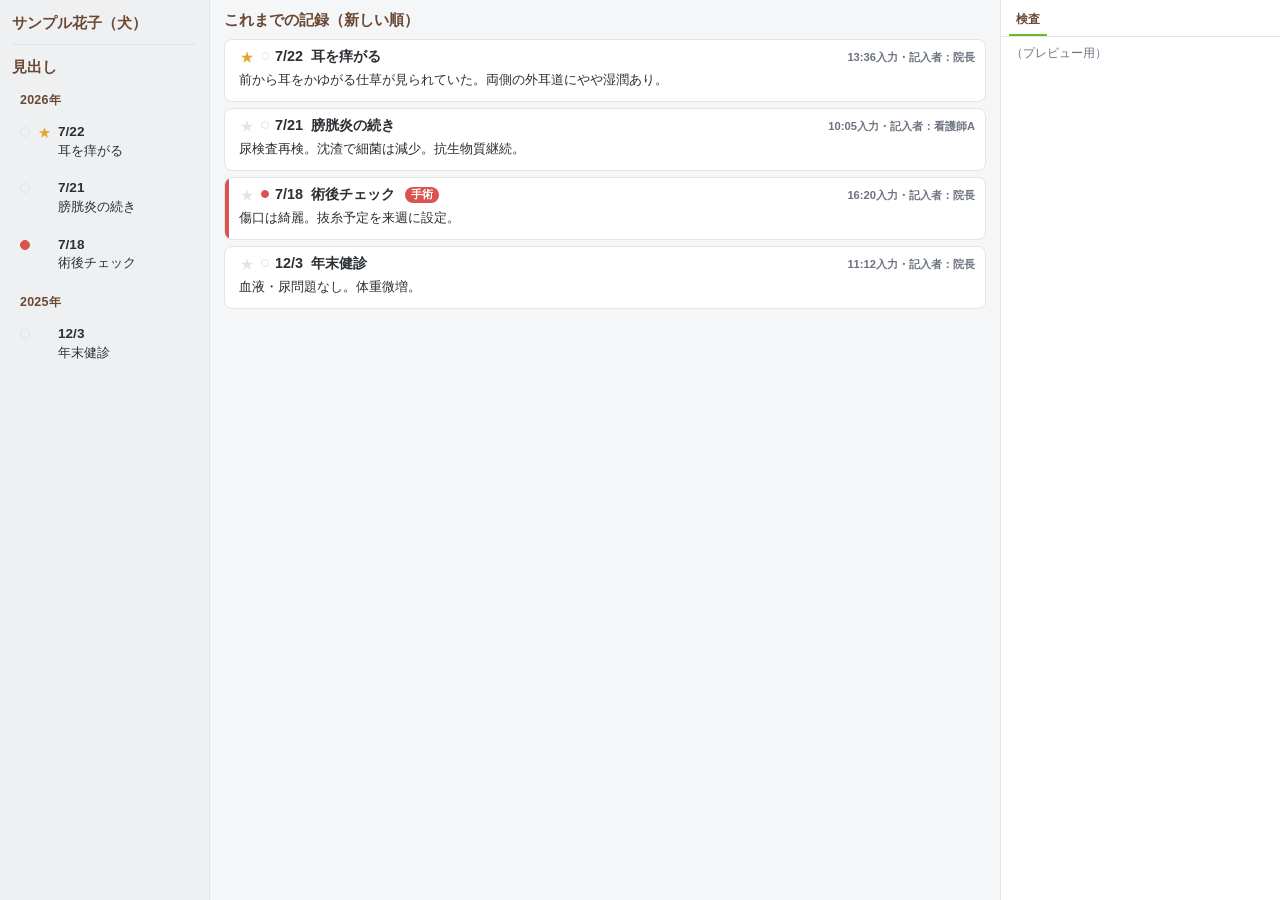
==== tools/column-layout-preview.html @ 14e89748 "中央・左カラムの表示を、日付見出し強調と年グループ化に合わせる。 Co-authored-by: Cursor <cursoragent@cursor.com>" ====
<!DOCTYPE html>
<html lang="ja">
<head>
  <meta charset="UTF-8" />
  <meta name="viewport" content="width=device-width, initial-scale=1" />
  <title>中央・左カラム表示プレビュー</title>
  <link rel="stylesheet" href="../css/style.css" />
  <style>
    html, body { height: 100%; margin: 0; }
    .app { display: flex !important; height: 100vh; }
    .center-main { display: flex !important; }
    .lock-screen { display: none !important; }
  </style>
</head>
<body>
  <div id="app-shell" class="app">
    <div class="layout">
      <aside class="col col--left" id="col-left">
        <div class="col-left__inner" id="col-left-inner">
          <div class="left-patient">
            <div class="left-patient__top">
              <p class="left-patient__label">サンプル花子（犬）</p>
            </div>
          </div>
          <div class="left-head"><h2 class="col__title">見出し</h2></div>
          <ul class="headline-list" id="headline-list"></ul>
        </div>
      </aside>
      <section class="col col--center" id="col-center">
        <div class="center-main">
          <div class="timeline-wrap">
            <h2 class="col__title timeline-title">これまでの記録（新しい順）</h2>
            <ul class="timeline" id="timeline"></ul>
          </div>
        </div>
      </section>
      <aside class="col col--right">
        <div class="right-tabs"><button type="button" class="right-tab is-active">検査</button></div>
        <div class="right-panel" style="display:flex"><p class="field__note">（プレビュー用）</p></div>
      </aside>
    </div>
  </div>

  <template id="timeline-item-template">
    <li class="tl-item" data-category="none">
      <span class="tl-item__bar"></span>
      <div class="tl-item__content">
        <div class="tl-item__head">
          <button class="tl-item__star" type="button" aria-pressed="false" title="重要（★）">★</button>
          <span class="tl-item__dot"></span>
          <div class="tl-item__title-row">
            <span class="tl-item__title">
              <span class="tl-item__date"></span>
              <span class="tl-item__headline"></span>
            </span>
            <span class="tl-item__cat-label"></span>
            <span class="tl-item__meta"></span>
          </div>
        </div>
        <p class="tl-item__body"></p>
      </div>
    </li>
  </template>

  <template id="headline-item-template">
    <li class="hl-item">
      <button class="hl-item__btn" type="button">
        <span class="hl-item__dot"></span>
        <span class="hl-item__star" aria-hidden="true">★</span>
        <span class="hl-item__date"></span>
        <span class="hl-item__text"></span>
      </button>
    </li>
  </template>

  <script>
    const entries = [
      {
        id: "1",
        recordDate: "2026-07-22",
        headline: "耳を痒がる",
        body: "前から耳をかゆがる仕草が見られていた。両側の外耳道にやや湿潤あり。",
        author: "院長",
        enteredMs: Date.parse("2026-07-22T13:36:00"),
        category: "none",
        important: true,
      },
      {
        id: "2",
        recordDate: "2026-07-21",
        headline: "膀胱炎の続き",
        body: "尿検査再検。沈渣で細菌は減少。抗生物質継続。",
        author: "看護師A",
        enteredMs: Date.parse("2026-07-21T10:05:00"),
        category: "none",
        important: false,
      },
      {
        id: "3",
        recordDate: "2026-07-18",
        headline: "術後チェック",
        body: "傷口は綺麗。抜糸予定を来週に設定。",
        author: "院長",
        enteredMs: Date.parse("2026-07-18T16:20:00"),
        category: "ope",
        important: false,
      },
      {
        id: "4",
        recordDate: "2025-12-03",
        headline: "年末健診",
        body: "血液・尿問題なし。体重微増。",
        author: "院長",
        enteredMs: Date.parse("2025-12-03T11:12:00"),
        category: "none",
        important: false,
      },
    ];

    function pad2(n) { return String(n).padStart(2, "0"); }
    function mdFromStr(dateStr) {
      if (!dateStr) return "";
      const [, m, d] = dateStr.split("-");
      return `${Number(m)}/${Number(d)}`;
    }
    function yearFromStr(dateStr) {
      return (dateStr || "").split("-")[0] || "";
    }
    function hmFromMs(ms) {
      const d = new Date(ms);
      return `${d.getHours()}:${pad2(d.getMinutes())}`;
    }
    function categoryShort(id) {
      return { ope: "手術", admission: "入院", referral: "紹介" }[id] || "";
    }
    function buildEntrySideMeta(entry) {
      const timePart = entry.enteredMs ? `${hmFromMs(entry.enteredMs)}入力` : "";
      const author = entry.author || "";
      if (timePart && author) return `${timePart}・記入者：${author}`;
      return timePart || (author ? `記入者：${author}` : "");
    }

    const timelineEl = document.getElementById("timeline");
    const headlineList = document.getElementById("headline-list");
    const timelineItemTemplate = document.getElementById("timeline-item-template");
    const headlineItemTemplate = document.getElementById("headline-item-template");

    entries.forEach((entry) => {
      const fragment = timelineItemTemplate.content.cloneNode(true);
      const li = fragment.querySelector(".tl-item");
      li.dataset.category = entry.category || "none";
      li.querySelector(".tl-item__star").setAttribute("aria-pressed", String(Boolean(entry.important)));
      li.querySelector(".tl-item__date").textContent = mdFromStr(entry.recordDate);
      li.querySelector(".tl-item__headline").textContent = entry.headline;
      li.querySelector(".tl-item__cat-label").textContent = categoryShort(entry.category);
      li.querySelector(".tl-item__meta").textContent = buildEntrySideMeta(entry);
      li.querySelector(".tl-item__body").textContent = entry.body;
      timelineEl.appendChild(li);
    });

    let lastYear = null;
    entries.forEach((entry) => {
      const year = yearFromStr(entry.recordDate);
      if (year && year !== lastYear) {
        lastYear = year;
        const yearLi = document.createElement("li");
        yearLi.className = "hl-year";
        yearLi.textContent = `${year}年`;
        headlineList.appendChild(yearLi);
      }
      const fragment = headlineItemTemplate.content.cloneNode(true);
      const li = fragment.querySelector(".hl-item");
      li.classList.toggle("is-important", Boolean(entry.important));
      li.querySelector(".hl-item__dot").dataset.category = entry.category || "none";
      li.querySelector(".hl-item__date").textContent = mdFromStr(entry.recordDate);
      li.querySelector(".hl-item__text").textContent = entry.headline;
      headlineList.appendChild(li);
    });
  </script>
</body>
</html>
---- css/style.css ----
:root {
  /* ブランド（要所のアクセント用。広い面塗りには使わない） */
  --color-green: #6fb82b;
  --color-green-dark: #5c9c22;
  --color-green-light: #eaf6db;
  --color-brown: #6b4834;
  --color-brown-light: #f1e6dd;

  /* ベース（白〜ごく薄いグレー） */
  --color-cream: #f5f6f7; /* アプリ地・中央。旧クリームから移行 */
  --color-surface-subtle: #eef0f2; /* 左カラム・区切り用の薄いグレー */
  --color-white: #ffffff;
  --color-text: #2c3034;
  --color-text-muted: #6b7280;
  --color-border: #e2e5e8;

  /* 危険操作（削除など）…彩度を抑えた赤。超過警告とは別トーン */
  --color-danger: #a86b62;

  /* 検査予定・期限の残り日数（4段階） */
  --due-far: #1f7a4d;
  --due-far-border: #5aa87a;
  --due-far-bg: #eef8f2;
  --due-near: #a16207;
  --due-near-border: #d4a017;
  --due-near-bg: #fff8e6;
  --due-close: #c2410c;
  --due-close-border: #ea580c;
  --due-close-bg: #fff1e6;
  --due-overdue: #b91c1c;
  --due-overdue-border: #dc2626;
  --due-overdue-bg: #fef2f2;

  /* ★重要フラグ（検査の黄とは役割分離） */
  --star: #e0a92b;
  --star-text: #b57e17;
  --star-bg: #fdf3d9;

  /* 見出しカテゴリ色 */
  --cat-ope: #d9534f;         /* オペ / 救急 / 麻酔 */
  --cat-admission: #4a90a4;   /* 入院 */
  --cat-referral: #c98a2b;    /* 紹介 */

  --radius-lg: 18px;
  --radius-md: 12px;
  --radius-sm: 8px;
  --shadow-card: 0 4px 16px rgba(44, 48, 52, 0.06);

  --header-height: 56px;

  font-size: 16px;
}

* {
  box-sizing: border-box;
}

html,
body {
  margin: 0;
  padding: 0;
  height: 100%;
}

body {
  background-color: var(--color-cream);
  color: var(--color-text);
  font-family: "Hiragino Sans", "Hiragino Kaku Gothic ProN", "Yu Gothic",
    "Noto Sans JP", -apple-system, BlinkMacSystemFont, sans-serif;
  -webkit-font-smoothing: antialiased;
  overflow: hidden;
}

.app {
  height: 100vh;
  height: 100dvh;
  display: flex;
  flex-direction: column;
}

.app[hidden] {
  display: none !important;
}

/* ===== 起動時ロック画面（本編レイアウトとは独立） ===== */
.lock-screen {
  height: 100vh;
  height: 100dvh;
  display: flex;
  align-items: center;
  justify-content: center;
  padding: 28px 20px;
  /* ロック画面のみブランド色のグラデを維持（本編の薄いグレー地とは分離） */
  background:
    radial-gradient(ellipse 80% 60% at 50% 0%, rgba(111, 184, 43, 0.22), transparent 60%),
    linear-gradient(165deg, #eaf6db 0%, #fbf8f2 45%, #f1e6dd 100%);
}

.lock-screen[hidden] {
  display: none !important;
}

/* セッション済みの初回描画用（JS起動前のチラつき防止） */
html.is-unlocked .lock-screen {
  display: none !important;
}

html.is-unlocked .app {
  display: flex !important;
}

/* 本編はヘッダー無しでレイアウト全面利用 */
.app > .layout {
  flex: 1;
  min-height: 0;
}

.lock-screen__inner {
  width: 100%;
  max-width: 420px;
  display: flex;
  flex-direction: column;
  align-items: center;
  gap: 18px;
}

.lock-screen__icon {
  width: 72px;
  height: 72px;
  border-radius: 16px;
  box-shadow: 0 8px 24px rgba(107, 72, 52, 0.12);
}

.lock-screen__brand {
  margin: 0;
  font-size: 1.35rem;
  font-weight: 800;
  color: var(--color-brown);
  letter-spacing: 0.03em;
  text-align: center;
}

.lock-screen__card {
  width: 100%;
}

/* ===== ヘッダー（現行UI未使用。ロック画面は .lock-screen を使用） ===== */
.app-header {
  display: flex;
  align-items: center;
  gap: 10px;
  height: var(--header-height);
  padding: 0 18px;
  background-color: var(--color-green);
  color: var(--color-white);
  flex-shrink: 0;
  box-shadow: 0 2px 8px rgba(0, 0, 0, 0.08);
  z-index: 10;
}

.app-header__icon {
  width: 30px;
  height: 30px;
  border-radius: 7px;
}

.app-header__title {
  font-size: 1.05rem;
  font-weight: 700;
  margin: 0;
  letter-spacing: 0.02em;
}

.app-header__spacer {
  flex: 1;
}

.app-header__karte {
  display: flex;
  gap: 8px;
  align-items: center;
}

.btn--header {
  flex-shrink: 0;
  border: 1.5px solid rgba(255, 255, 255, 0.75);
  background: rgba(255, 255, 255, 0.12);
  color: var(--color-white);
  border-radius: var(--radius-sm);
  padding: 6px 12px;
  font-size: 0.85rem;
  font-weight: 700;
  font-family: inherit;
  cursor: pointer;
}

.btn--header:hover {
  background: rgba(255, 255, 255, 0.22);
}

/* ===== 3カラムレイアウト ===== */
.layout {
  flex: 1;
  min-height: 0;
  display: grid;
  --left-col-width: 210px;
  --right-col-width: 280px;
  grid-template-columns: var(--left-col-width) minmax(0, 1fr) var(--right-col-width);
  transition: grid-template-columns 0.2s ease;
}

.layout.is-left-collapsed {
  --left-col-width: 44px;
}

.col {
  min-height: 0;
  overflow-y: auto;
  -webkit-overflow-scrolling: touch;
}

.col--left {
  position: relative;
  background-color: var(--color-surface-subtle);
  border-right: 1px solid var(--color-border);
  display: flex;
  flex-direction: column;
  padding: 14px 12px;
  gap: 10px;
  overflow-x: hidden;
}

.col-left__inner {
  display: flex;
  flex-direction: column;
  gap: 10px;
  flex: 1;
  min-height: 0;
  min-width: 0;
}

.left-collapse-btn {
  position: absolute;
  top: 50%;
  right: 0;
  z-index: 6;
  width: 22px;
  height: 44px;
  padding: 0;
  border: 1px solid var(--color-border);
  border-right: none;
  border-radius: var(--radius-sm) 0 0 var(--radius-sm);
  background-color: var(--color-white);
  color: var(--color-brown);
  font-size: 1.05rem;
  font-weight: 700;
  line-height: 1;
  cursor: pointer;
  display: inline-flex;
  align-items: center;
  justify-content: center;
  box-shadow: -1px 1px 4px rgba(44, 48, 52, 0.08);
  font-family: inherit;
  transform: translateY(-50%);
}

.left-collapse-btn:hover {
  border-color: var(--color-green);
  background-color: var(--color-green-light);
}

.left-collapse-btn__icon {
  display: block;
}

.layout.is-left-collapsed .col--left {
  padding: 8px 0;
  align-items: center;
  overflow: hidden;
}

.layout.is-left-collapsed .col-left__inner {
  display: none;
}

.layout.is-left-collapsed .left-collapse-btn {
  position: static;
  transform: none;
  width: 32px;
  height: 44px;
  margin-top: 8px;
  border: 1px solid var(--color-border);
  border-radius: var(--radius-sm);
  box-shadow: 0 1px 3px rgba(44, 48, 52, 0.08);
}

.col--center {
  background-color: var(--color-cream);
  display: flex;
  flex-direction: column;
  overflow: hidden; /* 内側の time-line を独立スクロールさせる */
}

.col--right {
  background-color: var(--color-white);
  border-left: 1px solid var(--color-border);
  display: flex;
  flex-direction: column;
  overflow: hidden;
}

.col__title {
  font-size: 0.95rem;
  font-weight: 700;
  color: var(--color-brown);
  margin: 0;
}

.col-empty {
  color: var(--color-text-muted);
  font-size: 0.85rem;
  line-height: 1.6;
  margin: 12px 4px;
}

/* ===== 左カラム: 患者情報 + 見出し ===== */
.left-patient {
  flex-shrink: 0;
  display: flex;
  flex-direction: column;
  gap: 6px;
  padding-bottom: 10px;
  border-bottom: 1px solid var(--color-border);
  margin-bottom: 2px;
}

.left-patient[hidden] {
  display: none !important;
}

.left-patient__top {
  display: flex;
  align-items: flex-start;
  gap: 6px;
}

.left-patient__label {
  flex: 1;
  min-width: 0;
  margin: 0;
  font-size: 0.92rem;
  font-weight: 800;
  color: var(--color-brown);
  line-height: 1.35;
  word-break: break-word;
}

.left-patient__change {
  align-self: flex-start;
  font-size: 0.75rem;
}

.left-head {
  display: flex;
  align-items: center;
  justify-content: space-between;
  gap: 8px;
  flex-shrink: 0;
}

.star-filter {
  display: inline-flex;
  align-items: center;
  gap: 4px;
  font-size: 0.78rem;
  font-weight: 600;
  color: var(--color-brown);
  cursor: pointer;
  user-select: none;
}

.star-filter input {
  accent-color: var(--color-green);
}

.headline-list {
  list-style: none;
  margin: 0;
  padding: 0;
  display: flex;
  flex-direction: column;
  gap: 4px;
}

.hl-year {
  margin: 10px 4px 2px;
  padding: 0 4px;
  font-size: 0.78rem;
  font-weight: 800;
  color: var(--color-brown);
  letter-spacing: 0.02em;
}

.hl-year:first-child {
  margin-top: 4px;
}

.hl-item__btn {
  width: 100%;
  display: grid;
  grid-template-columns: 12px 14px 1fr;
  grid-template-areas:
    "dot star date"
    "dot star text";
  align-items: start;
  column-gap: 6px;
  text-align: left;
  background: none;
  border: none;
  border-radius: var(--radius-sm);
  padding: 8px 8px;
  cursor: pointer;
  transition: background-color 0.12s ease;
}

.hl-item__btn:hover {
  background-color: rgba(255, 255, 255, 0.7);
}

.hl-item__btn.is-target {
  background-color: var(--color-white);
  box-shadow: inset 0 0 0 1.5px var(--color-green);
}

.hl-item__dot {
  grid-area: dot;
  width: 10px;
  height: 10px;
  border-radius: 50%;
  background-color: transparent;
  border: 1.5px solid var(--color-border);
  margin-top: 4px;
}

.hl-item__dot[data-category="ope"] {
  background-color: var(--cat-ope);
  border-color: var(--cat-ope);
}
.hl-item__dot[data-category="admission"] {
  background-color: var(--cat-admission);
  border-color: var(--cat-admission);
}
.hl-item__dot[data-category="referral"] {
  background-color: var(--cat-referral);
  border-color: var(--cat-referral);
}

.hl-item__star {
  grid-area: star;
  font-size: 0.8rem;
  color: var(--star);
  visibility: hidden;
  margin-top: 2px;
}

.hl-item.is-important .hl-item__star {
  visibility: visible;
}

.hl-item__date {
  grid-area: date;
  font-size: 0.85rem;
  font-weight: 800;
  color: var(--color-text);
  line-height: 1.3;
}

.hl-item__text {
  grid-area: text;
  font-size: 0.82rem;
  font-weight: 500;
  color: var(--color-text);
  line-height: 1.35;
  margin-top: 1px;
  overflow: hidden;
  display: -webkit-box;
  -webkit-line-clamp: 2;
  line-clamp: 2;
  -webkit-box-orient: vertical;
}

/* ===== 中央カラム ===== */
.center-gate {
  flex: 1;
  overflow-y: auto;
  display: flex;
  align-items: flex-start;
  justify-content: center;
  padding: 32px 20px;
}

.center-gate[hidden] {
  display: none !important;
}

.gate-card {
  width: 100%;
  max-width: 420px;
}

.card {
  background-color: var(--color-white);
  border-radius: var(--radius-lg);
  box-shadow: var(--shadow-card);
  padding: 20px;
  display: flex;
  flex-direction: column;
  gap: 12px;
}

.card__title {
  font-size: 1.05rem;
  font-weight: 700;
  margin: 0;
  color: var(--color-brown);
  display: flex;
  align-items: center;
  gap: 8px;
  flex-wrap: wrap;
}

.card__hint {
  font-size: 0.85rem;
  color: var(--color-text-muted);
  margin: -4px 0 0;
}

/* メイン作業エリア */
.center-main {
  flex: 1;
  min-height: 0;
  display: flex;
  flex-direction: column;
}

.center-main[hidden] {
  display: none !important;
}

.center-toolbar {
  flex-shrink: 0;
  display: flex;
  align-items: center;
  gap: 8px;
  padding: 10px 16px;
  border-bottom: 1px solid var(--color-border);
  background-color: var(--color-white);
}

.entry-composer {
  flex-shrink: 0;
  display: flex;
  flex-direction: column;
  max-height: 58%;
  border-bottom: 1px solid var(--color-border);
  background-color: var(--color-white);
  box-shadow: 0 2px 10px rgba(44, 48, 52, 0.06);
}

.entry-composer[hidden] {
  display: none !important;
}

.entry-form {
  flex: 1;
  min-height: 0;
  padding: 12px 16px 4px;
  display: flex;
  flex-direction: column;
  gap: 12px;
  overflow-y: auto;
  -webkit-overflow-scrolling: touch;
}

.entry-actions {
  flex-shrink: 0;
  padding: 10px 16px 12px;
  background-color: var(--color-white);
  display: flex;
  flex-direction: column;
  gap: 8px;
}

.entry-actions__row {
  display: flex;
  gap: 8px;
}

.entry-actions__row .btn--primary {
  flex: 1;
}

.field {
  display: flex;
  flex-direction: column;
  gap: 6px;
}

.field--inline {
  flex-direction: row;
  align-items: center;
  gap: 10px;
  flex-wrap: wrap;
}

.field__note {
  font-size: 0.78rem;
  color: var(--color-text-muted);
  margin: 0;
}

.label {
  font-size: 0.82rem;
  font-weight: 700;
  color: var(--color-brown);
}

.input,
.textarea {
  width: 100%;
  border: 1.5px solid var(--color-border);
  border-radius: var(--radius-md);
  padding: 11px 13px;
  font-size: 1rem;
  font-family: inherit;
  background-color: var(--color-cream);
  color: var(--color-text);
  transition: border-color 0.15s ease, background-color 0.15s ease;
}

.input:focus,
.textarea:focus {
  outline: none;
  border-color: var(--color-green);
  background-color: var(--color-white);
}

.input--large {
  font-size: 2rem;
  font-weight: 700;
  letter-spacing: 0.15em;
  padding: 16px 14px;
}

.input--center {
  text-align: center;
}

.input--date {
  width: auto;
  font-size: 0.95rem;
  padding: 9px 12px;
}

.textarea {
  resize: vertical;
  min-height: 84px;
  line-height: 1.6;
}

/* 記入者 横一列 */
.author-row {
  display: flex;
  flex-wrap: wrap;
  gap: 7px;
}

.author-btn {
  border: 1.5px solid var(--color-border);
  background-color: var(--color-cream);
  color: var(--color-text);
  border-radius: 999px;
  padding: 7px 14px;
  font-size: 0.88rem;
  font-weight: 600;
  cursor: pointer;
  transition: all 0.12s ease;
  font-family: inherit;
}

.author-btn:hover {
  border-color: var(--color-green);
}

.author-btn.is-selected {
  background-color: var(--color-green);
  border-color: var(--color-green);
  color: var(--color-white);
}

/* 見出しオプション（カテゴリ + ★） */
.headline-options {
  display: flex;
  align-items: center;
  gap: 8px;
  flex-wrap: wrap;
}

.category-buttons {
  display: flex;
  gap: 6px;
  flex-wrap: wrap;
}

.category-btn {
  display: inline-flex;
  align-items: center;
  gap: 6px;
  border: 1.5px solid var(--color-border);
  background-color: var(--color-cream);
  color: var(--color-text);
  border-radius: 999px;
  padding: 6px 12px;
  font-size: 0.82rem;
  font-weight: 600;
  cursor: pointer;
  transition: all 0.12s ease;
  font-family: inherit;
}

.category-btn__dot {
  width: 9px;
  height: 9px;
  border-radius: 50%;
  border: 1.5px solid var(--color-border);
  background-color: transparent;
}

.category-btn[data-category="ope"] .category-btn__dot {
  background-color: var(--cat-ope);
  border-color: var(--cat-ope);
}
.category-btn[data-category="admission"] .category-btn__dot {
  background-color: var(--cat-admission);
  border-color: var(--cat-admission);
}
.category-btn[data-category="referral"] .category-btn__dot {
  background-color: var(--cat-referral);
  border-color: var(--cat-referral);
}

.category-btn.is-selected {
  border-color: var(--color-brown);
  background-color: var(--color-brown-light);
  color: var(--color-brown);
}

/* ★トグル */
.star-toggle {
  display: inline-flex;
  align-items: center;
  gap: 5px;
  border: 1.5px solid var(--color-border);
  background-color: var(--color-cream);
  color: var(--color-text-muted);
  border-radius: 999px;
  padding: 6px 12px;
  font-size: 0.82rem;
  font-weight: 700;
  cursor: pointer;
  transition: all 0.12s ease;
  font-family: inherit;
}

.star-toggle__icon {
  font-size: 0.95rem;
  line-height: 1;
}

.star-toggle[aria-pressed="true"] {
  border-color: var(--star);
  background-color: var(--star-bg);
  color: var(--star-text);
}

/* 定型文ボタン */
.template-buttons {
  display: flex;
  flex-wrap: wrap;
  gap: 7px;
}

.template-btn {
  border: 1.5px dashed var(--color-border);
  background-color: var(--color-white);
  color: var(--color-brown);
  border-radius: var(--radius-md);
  padding: 7px 13px;
  font-size: 0.85rem;
  font-weight: 600;
  cursor: pointer;
  transition: all 0.12s ease;
  font-family: inherit;
}

.template-btn:hover {
  border-color: var(--color-green);
  border-style: solid;
  background-color: var(--color-green-light);
}

/* ===== 時系列 ===== */
.timeline-wrap {
  flex: 1;
  min-height: 0;
  overflow-y: auto;
  padding: 10px 14px 20px;
}

.timeline-title {
  margin-bottom: 8px;
}

.timeline {
  list-style: none;
  margin: 0;
  padding: 0;
  display: flex;
  flex-direction: column;
  gap: 6px;
}

.tl-item {
  display: flex;
  border: 1px solid var(--color-border);
  border-radius: var(--radius-sm);
  background-color: var(--color-white);
  overflow: hidden;
  scroll-margin-top: 8px;
}

.tl-item__bar {
  width: 4px;
  flex-shrink: 0;
  background-color: transparent;
}

.tl-item[data-category="ope"] .tl-item__bar {
  background-color: var(--cat-ope);
}
.tl-item[data-category="admission"] .tl-item__bar {
  background-color: var(--cat-admission);
}
.tl-item[data-category="referral"] .tl-item__bar {
  background-color: var(--cat-referral);
}

.tl-item.is-flash {
  box-shadow: 0 0 0 2px var(--color-green);
}

.tl-item__content {
  flex: 1;
  min-width: 0;
  padding: 7px 10px;
}

.tl-item__head {
  display: flex;
  align-items: flex-start;
  gap: 6px;
  margin-bottom: 4px;
}

.tl-item__star {
  border: none;
  background: none;
  cursor: pointer;
  font-size: 0.88rem;
  line-height: 1;
  color: var(--color-border);
  padding: 1px;
  margin-top: 2px;
  transition: color 0.12s ease, transform 0.05s ease;
}

.tl-item__star:hover {
  color: var(--star);
}

.tl-item__star:active {
  transform: scale(0.9);
}

.tl-item__star[aria-pressed="true"] {
  color: var(--star);
}

.tl-item__dot {
  width: 8px;
  height: 8px;
  border-radius: 50%;
  flex-shrink: 0;
  background-color: transparent;
  border: 1.5px solid var(--color-border);
  margin-top: 5px;
}

.tl-item[data-category="ope"] .tl-item__dot {
  background-color: var(--cat-ope);
  border-color: var(--cat-ope);
}
.tl-item[data-category="admission"] .tl-item__dot {
  background-color: var(--cat-admission);
  border-color: var(--cat-admission);
}
.tl-item[data-category="referral"] .tl-item__dot {
  background-color: var(--cat-referral);
  border-color: var(--cat-referral);
}

.tl-item__title-row {
  flex: 1;
  min-width: 0;
  display: flex;
  align-items: baseline;
  flex-wrap: wrap;
  gap: 6px 10px;
}

.tl-item__title {
  display: inline-flex;
  align-items: baseline;
  flex-wrap: wrap;
  gap: 0 0.55em;
  min-width: 0;
  font-size: 0.9rem;
  font-weight: 800;
  color: var(--color-text);
  line-height: 1.35;
}

.tl-item__date {
  white-space: nowrap;
}

.tl-item__headline {
  font-weight: inherit;
  color: inherit;
}

.tl-item__cat-label {
  font-size: 0.66rem;
  font-weight: 700;
  padding: 1px 6px;
  border-radius: 999px;
  color: var(--color-white);
  align-self: center;
}

.tl-item[data-category="none"] .tl-item__cat-label {
  display: none;
}
.tl-item[data-category="ope"] .tl-item__cat-label {
  background-color: var(--cat-ope);
}
.tl-item[data-category="admission"] .tl-item__cat-label {
  background-color: var(--cat-admission);
}
.tl-item[data-category="referral"] .tl-item__cat-label {
  background-color: var(--cat-referral);
}

.tl-item__meta {
  margin-left: auto;
  font-size: 0.7rem;
  color: var(--color-text-muted);
  font-weight: 600;
  line-height: 1.35;
  text-align: right;
  white-space: nowrap;
}

.tl-item__body {
  margin: 0 0 4px;
  white-space: pre-wrap;
  word-break: break-word;
  line-height: 1.45;
  font-size: 0.84rem;
}

.tl-item__actions {
  display: flex;
  justify-content: flex-start;
  gap: 2px;
  margin-top: 2px;
}

/* ===== 右カラム ===== */
.right-tabs {
  display: flex;
  flex-wrap: wrap;
  gap: 2px;
  padding: 6px 8px 0;
  border-bottom: 1px solid var(--color-border);
  flex-shrink: 0;
  background-color: var(--color-white);
}

.right-tab {
  border: none;
  background: none;
  padding: 6px 7px;
  font-size: 0.74rem;
  font-weight: 700;
  color: var(--color-text-muted);
  border-bottom: 2px solid transparent;
  cursor: pointer;
  font-family: inherit;
}

.right-tab:hover:not(:disabled) {
  color: var(--color-brown);
}

.right-tab.is-active {
  color: var(--color-brown);
  border-bottom-color: var(--color-green);
}

.right-tab:disabled {
  cursor: not-allowed;
  opacity: 0.5;
}

.right-empty {
  flex: 1;
  display: flex;
  align-items: center;
  justify-content: center;
  padding: 24px;
  text-align: center;
  color: var(--color-text-muted);
  font-size: 0.88rem;
  line-height: 1.7;
  margin: 0;
}

.right-empty[hidden] {
  display: none !important;
}

.right-panel {
  flex: 1;
  min-height: 0;
  overflow-y: auto;
  -webkit-overflow-scrolling: touch;
  padding: 8px 10px 20px;
  display: flex;
  flex-direction: column;
  gap: 16px;
}

.right-panel[hidden] {
  display: none !important;
}

.right-placeholder {
  flex: 1;
  display: flex;
  flex-direction: column;
  align-items: center;
  justify-content: center;
  gap: 14px;
  padding: 24px 8px;
  text-align: center;
}

.right-placeholder__badge {
  display: inline-block;
  background-color: var(--color-brown-light);
  color: var(--color-brown);
  font-weight: 700;
  font-size: 0.8rem;
  padding: 5px 16px;
  border-radius: 999px;
  margin: 0;
}

.right-placeholder__text {
  color: var(--color-text-muted);
  font-size: 0.85rem;
  line-height: 1.8;
  margin: 0;
}

/* ===== 検査予定タブ ===== */
.exam-toolbar {
  display: flex;
  justify-content: flex-end;
  flex-wrap: wrap;
  gap: 8px;
  flex-shrink: 0;
}

.exam-section {
  display: flex;
  flex-direction: column;
  gap: 8px;
  padding: 0 0 12px;
  margin: 0;
  background-color: var(--color-white);
  border: 1px solid var(--color-border);
  border-radius: var(--radius-sm);
  overflow: hidden;
}

/* 2つ目以降のセクションは地色を変えて区切りを明確に */
.right-panel > .exam-section:nth-of-type(n + 2) {
  background-color: var(--color-surface-subtle);
}

.exam-section__head {
  display: flex;
  align-items: center;
  justify-content: space-between;
  gap: 6px;
  margin: 0;
  background-color: var(--color-brown-light);
  border-bottom: 1px solid var(--color-border);
}

.exam-section__title {
  font-size: 0.82rem;
  font-weight: 800;
  color: var(--color-brown);
  margin: 0;
  padding: 8px 10px;
  background-color: var(--color-brown-light);
  border-bottom: 1px solid var(--color-border);
  letter-spacing: 0.02em;
}

/* head 内タイトルは親が帯になるので二重線を避ける */
.exam-section__head .exam-section__title {
  flex: 1;
  background-color: transparent;
  border-bottom: none;
}

.exam-section > .field__note,
.exam-section > .exam-list,
.exam-section > .qa-list,
.exam-section > .meds-list,
.exam-section > .proc-list,
.exam-section > .qa-compose {
  margin-left: 10px;
  margin-right: 10px;
}

.exam-section > .exam-section__title + .field__note,
.exam-section > .exam-section__head + .field__note {
  margin-top: 2px;
}

/* 右カラム：次回予定は枠付きカードをやめ、色付きテキストで状態を示す */
.exam-next-card {
  border: none;
  border-radius: 0;
  background-color: transparent;
  padding: 4px 0 8px;
  border-bottom: 1px solid var(--color-border);
}

.exam-next-card.is-due-far,
.exam-next-card.is-due-near,
.exam-next-card.is-alert,
.exam-next-card.is-due-close,
.exam-next-card.is-overdue {
  border-color: transparent;
  background-color: transparent;
  border-bottom: 1px solid var(--color-border);
}

.exam-next-empty {
  margin: 0;
  color: var(--color-text-muted);
  font-size: 0.8rem;
}

.exam-alert {
  margin: 0 0 2px;
  font-size: 0.75rem;
  font-weight: 800;
  letter-spacing: 0.02em;
}

.exam-alert--overdue {
  color: var(--due-overdue);
}

.exam-alert--near,
.exam-alert--approaching,
.exam-alert--window {
  color: var(--due-near);
}

.exam-alert--close {
  color: var(--due-close);
}

.exam-next-item {
  margin: 0 0 2px;
  font-size: 0.92rem;
  font-weight: 700;
  color: var(--color-text);
}

.exam-next-date {
  margin: 0 0 4px;
  font-size: 0.8rem;
  font-weight: 700;
  color: var(--color-brown);
}

.exam-due-text--far {
  color: var(--due-far);
}

.exam-due-text--near {
  color: var(--due-near);
}

.exam-due-text--close {
  color: var(--due-close);
}

.exam-due-text--overdue {
  color: var(--due-overdue);
}

.exam-next-note {
  margin: 0 0 6px;
  font-size: 0.75rem;
  color: var(--color-text-muted);
}

.exam-next-actions {
  display: flex;
  flex-wrap: wrap;
  gap: 4px;
  margin-top: 2px;
}

.exam-list {
  list-style: none;
  margin: 0;
  padding: 0;
  display: flex;
  flex-direction: column;
  gap: 0;
}

.exam-list-item {
  display: flex;
  flex-direction: column;
  align-items: stretch;
  gap: 2px;
  padding: 6px 0;
  border: none;
  border-bottom: 1px solid var(--color-border);
  border-radius: 0;
  background-color: transparent;
}

.exam-list-item__info {
  min-width: 0;
  width: 100%;
}

.exam-list-item__title {
  font-weight: 700;
  font-size: 0.82rem;
}

.exam-history-group-title {
  font-size: 0.78rem;
  font-weight: 700;
  color: var(--color-text);
  margin: 12px 0 4px;
  padding: 0;
  list-style: none;
}

.exam-history-group-title:first-child {
  margin-top: 0;
}

.exam-history-group-title.swipeable {
  margin: 12px 0 4px;
  border-bottom: none;
  background: var(--color-white);
}

.right-panel > .exam-section:nth-of-type(n + 2) .exam-history-group-title.swipeable,
.right-panel > .exam-section:nth-of-type(n + 2) .exam-history-group-title.swipeable .swipeable__front {
  background: var(--color-surface-subtle);
}

.exam-history-group-title.swipeable .swipeable__front {
  display: flex;
  flex-direction: column;
  gap: 1px;
  padding: 4px 2px;
  background: var(--color-white);
}

.exam-history-group-title__label {
  font-weight: 800;
  color: var(--color-brown);
}

.exam-history-group-title__hint {
  font-size: 0.68rem;
  font-weight: 600;
  color: var(--color-text-muted);
}

.exam-list-item__meta {
  font-size: 0.7rem;
  color: var(--color-text-muted);
  margin-top: 1px;
  line-height: 1.4;
}

.exam-list-item__due {
  font-size: 0.74rem;
  font-weight: 700;
  margin-top: 2px;
}

.exam-list-item__actions {
  display: flex;
  flex-wrap: wrap;
  gap: 2px;
  flex-shrink: 0;
  justify-content: flex-start;
  margin-top: 2px;
}

.exam-item-buttons {
  display: flex;
  flex-wrap: wrap;
  gap: 7px;
}

.exam-item-category-tabs {
  display: flex;
  gap: 6px;
  margin: 0 0 10px;
}

.exam-item-category-tab {
  flex: 1;
  min-width: 0;
  border: 1.5px solid var(--color-border);
  background-color: var(--color-cream);
  color: var(--color-text-muted);
  border-radius: var(--radius-sm);
  padding: 8px 4px;
  font-size: 0.8rem;
  font-weight: 700;
  font-family: inherit;
  cursor: pointer;
  transition: background-color 0.12s ease, border-color 0.12s ease, color 0.12s ease;
}

.exam-item-category-tab:hover:not(:disabled) {
  border-color: var(--color-brown);
  color: var(--color-brown);
}

.exam-item-category-tab.is-active {
  background-color: var(--color-brown-light);
  border-color: var(--color-brown);
  color: var(--color-brown);
}

.exam-item-add {
  margin-top: 10px;
  display: flex;
  flex-direction: column;
  gap: 6px;
}

.exam-item-blood-nav {
  display: flex;
  align-items: center;
  gap: 10px;
  margin: 0 0 10px;
}

.exam-item-blood-nav[hidden],
.field[hidden],
.exam-sheet__fasting[hidden],
#exam-plan-item-add-default[hidden] {
  display: none !important;
}

.exam-item-blood-nav__back {
  border: 1.5px solid var(--color-border);
  background-color: var(--color-cream);
  color: var(--color-brown);
  border-radius: var(--radius-sm);
  padding: 6px 10px;
  font-size: 0.8rem;
  font-weight: 700;
  font-family: inherit;
  cursor: pointer;
}

.exam-item-blood-nav__back:hover {
  border-color: var(--color-brown);
}

.exam-item-blood-nav__label {
  font-size: 0.9rem;
  font-weight: 700;
  color: var(--color-text);
}

.exam-item-btn--group {
  border-style: dashed;
}

.exam-item-btn--group::after {
  content: " ›";
  font-weight: 700;
  opacity: 0.7;
}

.exam-fasting-buttons {
  display: flex;
  flex-wrap: wrap;
  gap: 8px;
}

.exam-fasting-btn {
  min-width: 88px;
  border: 1.5px solid var(--color-border);
  background-color: var(--color-cream);
  color: var(--color-text);
  border-radius: var(--radius-sm);
  padding: 8px 14px;
  font-size: 0.9rem;
  font-weight: 700;
  font-family: inherit;
  cursor: pointer;
  transition: background-color 0.12s ease, border-color 0.12s ease, color 0.12s ease;
}

.exam-fasting-btn:hover {
  border-color: var(--color-brown);
}

.exam-fasting-btn.is-selected {
  background-color: var(--color-brown-light);
  border-color: var(--color-brown);
  color: var(--color-brown);
}

.exam-sheet__fasting {
  margin: 0 0 12px;
  font-size: 0.9rem;
  font-weight: 700;
  color: var(--color-brown);
}

.exam-item-add__row {
  display: flex;
  gap: 8px;
  align-items: center;
}

.exam-item-add__row .input {
  flex: 1;
  min-width: 0;
}

.exam-item-add__row .btn {
  flex-shrink: 0;
}

.ai-suggest-exam-candidates {
  margin: 6px 0 10px;
}

.exam-item-btn {
  border: 1.5px solid var(--color-border);
  background-color: var(--color-cream);
  color: var(--color-text);
  border-radius: 999px;
  padding: 7px 13px;
  font-size: 0.85rem;
  font-weight: 600;
  cursor: pointer;
  font-family: inherit;
  transition: all 0.12s ease;
}

.exam-item-btn:hover {
  border-color: var(--color-green);
}

.exam-item-btn.is-selected {
  background-color: var(--color-green);
  border-color: var(--color-green);
  color: var(--color-white);
}

.exam-other-check {
  display: inline-flex;
  align-items: center;
  gap: 6px;
  font-size: 0.85rem;
  font-weight: 600;
  color: var(--color-brown);
  cursor: pointer;
  user-select: none;
}

.exam-other-check input {
  accent-color: var(--color-green);
}

.quick-date-buttons {
  display: flex;
  flex-wrap: wrap;
  gap: 6px;
}

.quick-date-btn {
  border: 1.5px dashed var(--color-border);
  background-color: var(--color-white);
  color: var(--color-brown);
  border-radius: var(--radius-md);
  padding: 6px 11px;
  font-size: 0.8rem;
  font-weight: 600;
  cursor: pointer;
  font-family: inherit;
}

.quick-date-btn:hover {
  border-style: solid;
  border-color: var(--color-green);
  background-color: var(--color-green-light);
}

.quick-date-btn.is-selected {
  border-style: solid;
  border-color: var(--color-green);
  background-color: var(--color-green-light);
  color: var(--color-green-dark);
}

/* 定期検査: 間隔単位・テンキー */
.interval-unit-buttons {
  display: flex;
  flex-wrap: wrap;
  gap: 6px;
  margin-top: 4px;
}

.interval-unit-btn {
  border: 1.5px solid var(--color-border);
  background-color: var(--color-cream);
  color: var(--color-text);
  border-radius: var(--radius-sm);
  padding: 8px 14px;
  font-size: 0.85rem;
  font-weight: 700;
  cursor: pointer;
  font-family: inherit;
}

.interval-unit-btn.is-selected {
  border-color: var(--color-green);
  background-color: var(--color-green-light);
  color: var(--color-green-dark);
}

.interval-value-display {
  margin: 10px 0 8px;
  padding: 10px 12px;
  border-radius: var(--radius-sm);
  background-color: var(--color-cream);
  border: 1.5px solid var(--color-border);
  font-size: 1.05rem;
  font-weight: 800;
  color: var(--color-brown);
  text-align: center;
  letter-spacing: 0.04em;
}

.label--sub {
  display: block;
  margin-top: 12px;
  margin-bottom: 4px;
  font-size: 0.82rem;
  font-weight: 700;
  color: var(--color-brown);
}

.numpad {
  display: grid;
  grid-template-columns: repeat(3, 1fr);
  gap: 6px;
  max-width: 280px;
}

.numpad__btn {
  border: 1.5px solid var(--color-border);
  background-color: var(--color-white);
  color: var(--color-text);
  border-radius: var(--radius-sm);
  padding: 12px 8px;
  font-size: 1rem;
  font-weight: 700;
  cursor: pointer;
  font-family: inherit;
  min-height: 44px;
}

.numpad__btn:hover {
  background-color: var(--color-green-light);
  border-color: var(--color-green);
}

.numpad__btn--action {
  font-size: 0.82rem;
  background-color: var(--color-cream);
}

.numpad__btn--confirm {
  background-color: var(--color-green-light);
  border-color: var(--color-green);
  color: var(--color-green-dark);
}

.freq-mode-buttons {
  margin-bottom: 8px;
}

.freq-dual-fields {
  display: grid;
  grid-template-columns: 1fr 1fr;
  gap: 8px;
  margin-top: 4px;
}

.freq-field {
  cursor: pointer;
  margin: 0;
  font-family: inherit;
  width: 100%;
}

.freq-field.is-active {
  border-color: var(--color-green);
  background-color: var(--color-green-light);
  color: var(--color-green-dark);
}

.weekday-buttons {
  display: flex;
  flex-wrap: wrap;
  gap: 6px;
  margin-top: 6px;
}

.weekday-btn {
  border: 1.5px solid var(--color-border);
  background-color: var(--color-cream);
  color: var(--color-text);
  border-radius: var(--radius-sm);
  min-width: 44px;
  min-height: 44px;
  padding: 8px 10px;
  font-size: 0.9rem;
  font-weight: 700;
  cursor: pointer;
  font-family: inherit;
}

.weekday-btn.is-selected {
  border-color: var(--color-green);
  background-color: var(--color-green-light);
  color: var(--color-green-dark);
}

/* ===== 薬剤情報タブ ===== */
.meds-list {
  list-style: none;
  margin: 0;
  padding: 0;
  display: flex;
  flex-direction: column;
  gap: 0;
}

.meds-category-heading {
  list-style: none;
  font-size: 0.78rem;
  font-weight: 800;
  color: var(--color-brown);
  margin: 14px 0 6px;
  padding: 7px 8px;
  letter-spacing: 0.04em;
  background-color: var(--color-brown-light);
  border: 1px solid var(--color-border);
  border-radius: var(--radius-sm);
}

.meds-category-heading:first-child {
  margin-top: 4px;
}

.med-card {
  border: none;
  border-bottom: 1px solid var(--color-border);
  border-radius: 0;
  background-color: transparent;
  overflow: visible;
}

.med-card.is-alert,
.med-card.is-overdue {
  border-color: transparent;
  border-bottom-color: var(--color-border);
  background-color: transparent;
}

.med-card.is-alert .med-card__name {
  color: var(--due-near);
}

.med-card.is-overdue .med-card__name {
  color: var(--due-overdue);
}

.med-card__header {
  width: 100%;
  display: flex;
  align-items: center;
  gap: 6px;
  padding: 5px 2px;
  border: none;
  background: none;
  cursor: pointer;
  font-family: inherit;
  text-align: left;
  min-height: 28px;
}

.med-card__header:hover {
  background-color: rgba(0, 0, 0, 0.03);
}

.med-card__signs {
  display: inline-flex;
  width: 12px;
  flex-shrink: 0;
  justify-content: center;
}

.med-sign--recent {
  color: #3b82f6;
  font-size: 0.7rem;
  line-height: 1;
}

.med-card__name {
  flex: 1;
  min-width: 0;
  font-weight: 700;
  font-size: 0.84rem;
  color: var(--color-text);
  overflow: hidden;
  text-overflow: ellipsis;
  white-space: nowrap;
}

.med-card__chevron {
  color: var(--color-text-muted);
  font-size: 0.75rem;
  flex-shrink: 0;
}

.med-status {
  display: inline-flex;
  align-items: center;
  border-radius: 0;
  padding: 0;
  font-size: 0.68rem;
  font-weight: 700;
  flex-shrink: 0;
  background: none;
}

.med-status--active {
  background-color: transparent;
  color: var(--color-green-dark);
}

.med-status--stopped {
  background-color: transparent;
  color: var(--color-danger);
}

.med-status--unknown {
  background-color: transparent;
  color: var(--color-text-muted);
}

.med-inline-status {
  flex-shrink: 0;
  font-size: 0.68rem;
  font-weight: 800;
  white-space: nowrap;
}

.med-inline-status--near {
  color: var(--due-near);
}

.med-inline-status--overdue {
  color: var(--due-overdue);
}

.med-cat {
  display: inline-flex;
  align-items: center;
  justify-content: center;
  width: 16px;
  height: 16px;
  border-radius: 3px;
  font-size: 0.65rem;
  font-weight: 800;
  flex-shrink: 0;
}

.med-cat--A {
  background-color: #dbeafe;
  color: #1d4ed8;
}

.med-cat--B {
  background-color: var(--color-green-light);
  color: var(--color-green-dark);
}

.med-cat--C {
  background-color: var(--color-brown-light);
  color: var(--color-brown);
}

.med-card__detail {
  padding: 4px 2px 10px 14px;
  display: flex;
  flex-direction: column;
  gap: 8px;
  border-top: none;
  background-color: transparent;
}

.med-card .exam-alert {
  margin: 0;
  padding: 0 2px 4px;
  font-size: 0.7rem;
}

.med-detail-row {
  display: flex;
  align-items: center;
  gap: 8px;
  flex-wrap: wrap;
}

.med-category-buttons {
  display: flex;
  flex-wrap: wrap;
  gap: 4px;
}

.med-cat-btn {
  border: 1px solid var(--color-border);
  background-color: var(--color-white);
  border-radius: var(--radius-sm);
  padding: 3px 8px;
  font-size: 0.72rem;
  font-weight: 700;
  cursor: pointer;
  font-family: inherit;
}

.med-cat-btn.is-selected {
  border-color: var(--color-brown);
  box-shadow: inset 0 0 0 1px var(--color-brown);
}

.med-expiry-row {
  display: flex;
  flex-direction: column;
  gap: 6px;
}

.med-detail-actions {
  display: flex;
  justify-content: flex-end;
  padding-top: 4px;
  border-top: 1px dashed var(--color-border);
}

/* ===== 既往歴タブ ===== */
.hist-card {
  border: none;
  border-bottom: 1px solid var(--color-border);
  border-radius: 0;
  background-color: transparent;
  overflow: visible;
}

.hist-card.is-resolved {
  opacity: 0.72;
}

.hist-card__header {
  width: 100%;
  display: flex;
  align-items: center;
  gap: 6px;
  padding: 5px 2px 2px;
  border: none;
  background: none;
  cursor: pointer;
  font-family: inherit;
  text-align: left;
}

.hist-card__header:hover {
  background-color: rgba(0, 0, 0, 0.03);
}

.hist-card__sign {
  flex-shrink: 0;
  font-size: 0.8rem;
  line-height: 1;
}

.hist-card__name {
  flex: 1;
  min-width: 0;
  font-weight: 700;
  font-size: 0.84rem;
  color: var(--color-text);
  overflow: hidden;
  text-overflow: ellipsis;
  white-space: nowrap;
}

.hist-card__meta {
  margin: 0;
  padding: 0 2px 6px;
  font-size: 0.7rem;
  color: var(--color-text-muted);
  font-weight: 600;
}

.hist-card__detail {
  padding: 4px 2px 10px 14px;
  display: flex;
  flex-direction: column;
  gap: 8px;
  border-top: none;
  background-color: transparent;
}

.hist-type {
  display: inline-flex;
  align-items: center;
  border-radius: 0;
  padding: 0;
  font-size: 0.68rem;
  font-weight: 700;
  flex-shrink: 0;
  background: none;
}

.hist-type--disease {
  background-color: transparent;
  color: #b45353;
}

.hist-type--surgery {
  background-color: transparent;
  color: #3b5bdb;
}

.hist-type--referral {
  background-color: transparent;
  color: #b57e17;
}

.hist-status-toggle {
  white-space: nowrap;
}

.modal__panel--sm {
  max-width: 420px;
}

select.input {
  appearance: auto;
}

/* ===== 汎用ボタン ===== */
.btn {
  border: none;
  border-radius: var(--radius-md);
  padding: 12px 20px;
  font-size: 1rem;
  font-weight: 700;
  cursor: pointer;
  transition: transform 0.05s ease, opacity 0.15s ease, background-color 0.15s ease;
  font-family: inherit;
}

.btn:active {
  transform: scale(0.98);
}

.btn:disabled {
  opacity: 0.5;
  cursor: not-allowed;
}

.btn--block {
  width: 100%;
}

.btn--primary {
  background-color: var(--color-green);
  color: var(--color-white);
}

.btn--primary:hover:not(:disabled) {
  background-color: var(--color-green-dark);
}

.btn--outline {
  background-color: var(--color-white);
  color: var(--color-brown);
  border: 1.5px solid var(--color-border);
}

.btn--outline:hover:not(:disabled) {
  background-color: var(--color-brown-light);
}

.btn--danger-outline {
  background-color: var(--color-white);
  color: var(--color-danger);
  border: 1.5px solid rgba(168, 107, 98, 0.45);
}

.btn--danger-outline:hover:not(:disabled) {
  background-color: rgba(168, 107, 98, 0.1);
}

.btn--small {
  padding: 7px 14px;
  font-size: 0.85rem;
}

/* 一覧行の編集・削除など：本文下に置くアイコンボタン */
.icon-actions,
.tl-item__actions,
.proc-card__actions,
.exam-list-item__actions,
.qa-card__actions,
.tpl-list-item__actions,
.med-detail-actions {
  display: flex;
  flex-wrap: wrap;
  align-items: center;
  justify-content: flex-start;
  gap: 2px;
  margin-top: 2px;
}

.med-detail-actions {
  justify-content: flex-end;
  padding-top: 4px;
  border-top: 1px dashed var(--color-border);
}

.icon-btn {
  width: 28px;
  height: 28px;
  min-width: 28px;
  min-height: 28px;
  padding: 0;
  margin: 0;
  border: none;
  border-radius: var(--radius-sm);
  background: transparent;
  color: var(--color-text-muted);
  cursor: pointer;
  display: inline-flex;
  align-items: center;
  justify-content: center;
  font-family: inherit;
  flex-shrink: 0;
  line-height: 0;
}

/* スワイプ／長押しで出すアクション */
.swipeable {
  position: relative;
  overflow: hidden;
  touch-action: pan-y;
}

.swipeable__actions {
  position: absolute;
  top: 0;
  bottom: 0;
  display: flex;
  align-items: stretch;
  justify-content: center;
  gap: 0;
  z-index: 0;
  min-height: 56px;
}

.swipeable__actions--edit {
  right: 0;
  width: var(--swipe-edit-width, 56px);
  background: var(--color-bg-soft, #f3f3f3);
}

.swipeable__actions--delete {
  left: 0;
  width: var(--swipe-delete-width, 56px);
  background: rgba(168, 107, 98, 0.12);
}

/* スワイプ時のみ大きくする（通常の .icon-btn 28px には影響しない） */
.swipeable__action-btn.icon-btn {
  width: 56px;
  min-width: 56px;
  height: auto;
  min-height: 56px;
  border-radius: 0;
  background: transparent;
}

.swipeable__action-btn.icon-btn .icon-btn__svg {
  width: 24px;
  height: 24px;
}

.swipeable__action-btn.icon-btn--delete {
  background: transparent;
  color: var(--color-danger);
}

/* 行が薄い場合でも、開いた操作領域は押しやすい高さにする（閉じた状態の行高は変えない） */
.swipeable.is-actions-open-edit,
.swipeable.is-actions-open-delete {
  min-height: 56px;
}

.swipeable__front {
  position: relative;
  z-index: 1;
  background: inherit;
  transition: transform 0.15s ease;
  will-change: transform;
}

.swipeable.is-actions-open-edit .swipeable__front,
.swipeable.is-actions-open-delete .swipeable__front {
  box-shadow: 0 0 6px rgba(0, 0, 0, 0.06);
}

.tl-item.swipeable,
.exam-list-item.swipeable,
.proc-card.swipeable,
.qa-card.swipeable,
.med-card.swipeable,
.hist-card.swipeable,
.tpl-list-item.swipeable {
  background: var(--color-white);
}

.tl-item.swipeable .swipeable__front {
  display: flex;
  width: 100%;
  background: var(--color-white);
}

.exam-list-item.swipeable {
  padding: 0;
}

.exam-list-item.swipeable .swipeable__front {
  display: flex;
  flex-direction: column;
  align-items: stretch;
  gap: 2px;
  padding: 6px 0;
  background: var(--color-white);
}

.proc-card.swipeable,
.qa-card.swipeable {
  padding: 0;
}

.proc-card.swipeable .swipeable__front,
.qa-card.swipeable .swipeable__front {
  display: flex;
  flex-direction: column;
  gap: 3px;
  padding: 7px 2px;
  background: var(--color-white);
}

.qa-card.swipeable .swipeable__front {
  padding: 8px 2px;
}

.med-card.swipeable .swipeable__front,
.hist-card.swipeable .swipeable__front {
  background: var(--color-white);
}

.tpl-list-item.swipeable .swipeable__front {
  display: flex;
  align-items: flex-start;
  gap: 8px;
  width: 100%;
  background: var(--color-white);
}

.row-longpress-menu {
  position: fixed;
  z-index: 5000;
  min-width: 140px;
  padding: 4px;
  background: #fff;
  border: 1px solid var(--color-border);
  border-radius: var(--radius-sm);
  box-shadow: 0 8px 24px rgba(0, 0, 0, 0.14);
}

.row-longpress-menu__item {
  display: block;
  width: 100%;
  padding: 8px 12px;
  border: none;
  border-radius: var(--radius-sm);
  background: transparent;
  text-align: left;
  font: inherit;
  font-size: 0.9rem;
  color: var(--color-text);
  cursor: pointer;
}

.row-longpress-menu__item:hover {
  background: rgba(0, 0, 0, 0.05);
}

.row-longpress-menu__item--danger {
  color: var(--color-danger);
}

.exam-sheet__item {
  margin: 0 0 4px;
  font-size: 1.05rem;
  font-weight: 600;
}

.exam-sheet__due {
  margin: 0 0 8px;
  font-size: 0.95rem;
  font-weight: 600;
}

.exam-sheet__meta {
  margin: 0 0 6px;
  font-size: 0.85rem;
  color: var(--color-text-muted);
}

.exam-sheet__note {
  margin: 0 0 10px;
  font-size: 0.85rem;
  white-space: pre-wrap;
}

.exam-sheet__actions {
  display: flex;
  flex-wrap: wrap;
  gap: 6px;
  margin-top: 8px;
}

.icon-btn:hover:not(:disabled) {
  background-color: rgba(0, 0, 0, 0.05);
  color: var(--color-brown);
}

.icon-btn--delete {
  color: var(--color-danger);
}

.icon-btn--delete:hover:not(:disabled) {
  background-color: rgba(168, 107, 98, 0.12);
  color: var(--color-danger);
}

.icon-btn__svg {
  width: 15px;
  height: 15px;
  display: block;
}

.tl-item__actions {
  gap: 2px;
  margin-top: 2px;
  justify-content: flex-start;
}

.proc-card__actions {
  gap: 2px;
  padding-top: 2px;
  margin-top: 1px;
  border-top: none;
  justify-content: flex-start;
}

.qa-card__actions {
  gap: 2px;
  padding-top: 4px;
  border-top: 1px dashed var(--color-border);
  margin-top: 2px;
  justify-content: flex-start;
}

.link-back {
  align-self: flex-start;
  background: none;
  border: none;
  color: var(--color-brown);
  font-size: 0.85rem;
  font-weight: 600;
  cursor: pointer;
  padding: 4px 0;
  font-family: inherit;
}

.link-back:hover {
  text-decoration: underline;
}

.badge {
  display: inline-flex;
  align-items: center;
  border-radius: 999px;
  padding: 4px 12px;
  font-size: 0.8rem;
  font-weight: 700;
}

.badge--number {
  background-color: var(--color-brown-light);
  color: var(--color-brown);
  letter-spacing: 0.05em;
}

.badge--animal {
  background-color: var(--color-green-light);
  color: var(--color-green-dark);
}

.error-text {
  color: var(--color-danger);
  font-size: 0.85rem;
  margin: 0;
}

/* ===== 定型文管理モーダル ===== */
.modal {
  position: fixed;
  inset: 0;
  z-index: 200;
  display: flex;
  align-items: center;
  justify-content: center;
  padding: 24px;
}

.modal[hidden] {
  display: none !important;
}

.modal__backdrop {
  position: absolute;
  inset: 0;
  background-color: rgba(58, 51, 44, 0.45);
}

.modal__panel {
  position: relative;
  width: 100%;
  max-width: 520px;
  max-height: 86vh;
  background-color: var(--color-white);
  border-radius: var(--radius-lg);
  box-shadow: 0 12px 40px rgba(0, 0, 0, 0.25);
  display: flex;
  flex-direction: column;
  overflow: hidden;
}

.modal__header {
  display: flex;
  align-items: center;
  justify-content: space-between;
  padding: 16px 20px;
  border-bottom: 1px solid var(--color-border);
}

.modal__title {
  font-size: 1.05rem;
  font-weight: 700;
  color: var(--color-brown);
  margin: 0;
}

.modal__close {
  border: none;
  background: none;
  font-size: 1.6rem;
  line-height: 1;
  color: var(--color-text-muted);
  cursor: pointer;
  padding: 0 4px;
}

.modal__body {
  padding: 18px 20px 22px;
  overflow-y: auto;
  display: flex;
  flex-direction: column;
  gap: 16px;
}

.tpl-list {
  list-style: none;
  margin: 0;
  padding: 0;
  display: flex;
  flex-direction: column;
  gap: 8px;
}

.tpl-list-item {
  display: flex;
  flex-direction: column;
  align-items: stretch;
  gap: 4px;
  padding: 10px 12px;
  border: 1px solid var(--color-border);
  border-radius: var(--radius-md);
  background-color: var(--color-cream);
}

.tpl-list-item__info {
  min-width: 0;
  width: 100%;
}

.tpl-list-item__label {
  font-weight: 700;
  font-size: 0.9rem;
}

.tpl-list-item__text {
  font-size: 0.8rem;
  color: var(--color-text-muted);
  white-space: nowrap;
  overflow: hidden;
  text-overflow: ellipsis;
}

.tpl-list-item__actions {
  display: flex;
  gap: 2px;
  flex-shrink: 0;
  justify-content: flex-start;
}

.tpl-editor {
  border-top: 1px solid var(--color-border);
  padding-top: 16px;
  display: flex;
  flex-direction: column;
  gap: 8px;
}

.tpl-editor__title {
  font-size: 0.92rem;
  font-weight: 700;
  color: var(--color-brown);
  margin: 0 0 2px;
}

.tpl-editor__actions {
  display: flex;
  gap: 8px;
  margin-top: 4px;
}

/* ===== トースト ===== */
.toast {
  position: fixed;
  bottom: 24px;
  left: 50%;
  transform: translateX(-50%);
  background-color: var(--color-brown);
  color: var(--color-white);
  padding: 10px 20px;
  border-radius: 999px;
  font-size: 0.9rem;
  box-shadow: 0 6px 20px rgba(0, 0, 0, 0.2);
  z-index: 300;
  max-width: 90%;
  text-align: center;
}

.toast--error {
  background-color: var(--color-danger);
}

/* ===== 設定画面 ===== */
.settings-section {
  display: flex;
  flex-direction: column;
  gap: 12px;
}

.settings-section__title {
  margin: 0;
  font-size: 0.95rem;
  font-weight: 700;
  color: var(--color-brown);
}

.settings-section--version {
  margin-top: 8px;
  padding-top: 14px;
  border-top: 1px solid var(--color-border);
}

.settings-version {
  margin: 0;
  font-size: 0.8rem;
  color: var(--color-text-muted);
  font-weight: 600;
}

/* ===== SW更新バナー ===== */
.sw-update-banner {
  position: fixed;
  left: 50%;
  bottom: 20px;
  transform: translateX(-50%);
  z-index: 400;
  width: min(440px, calc(100% - 24px));
  display: flex;
  flex-direction: column;
  gap: 10px;
  padding: 14px 16px;
  border-radius: var(--radius-md);
  background-color: var(--color-white);
  border: 1.5px solid var(--color-border);
  box-shadow: 0 10px 28px rgba(58, 51, 44, 0.18);
}

.sw-update-banner__text {
  margin: 0;
  font-size: 0.9rem;
  font-weight: 700;
  color: var(--color-text);
}

.sw-update-banner__actions {
  display: flex;
  gap: 8px;
  justify-content: flex-end;
}

.settings-status-row {
  display: flex;
  align-items: center;
  gap: 12px;
}

.settings-status {
  display: inline-flex;
  align-items: center;
  border-radius: 999px;
  padding: 3px 10px;
  font-size: 0.8rem;
  font-weight: 700;
}

.settings-status.is-ready {
  background-color: var(--color-green-light);
  color: var(--color-green-dark);
}

.settings-status.is-empty {
  background-color: #f1e6dd;
  color: var(--color-text-muted);
}

.settings-qr {
  display: flex;
  flex-direction: column;
  gap: 10px;
}

.settings-qr__reader {
  width: 100%;
  min-height: 240px;
  border-radius: var(--radius-md);
  overflow: hidden;
  background-color: #111;
}

.settings-qr__reader video {
  width: 100% !important;
}

/* ===== 自由質問タブ ===== */
.qa-compose {
  display: flex;
  flex-direction: column;
  gap: 8px;
  margin-bottom: 4px;
}

.qa-compose__actions {
  display: flex;
  justify-content: flex-end;
}

.qa-key-hint {
  margin: 0;
  padding: 8px 10px;
  border-radius: var(--radius-sm);
  background-color: #fdf3d9;
  color: #8a6a1a;
  font-size: 0.82rem;
  font-weight: 600;
  line-height: 1.45;
}

.link-inline {
  display: inline;
  padding: 0;
  border: none;
  background: none;
  color: var(--color-brown);
  font: inherit;
  font-weight: 700;
  text-decoration: underline;
  cursor: pointer;
}

.qa-list {
  list-style: none;
  margin: 0;
  padding: 0;
  display: flex;
  flex-direction: column;
  gap: 0;
}

.qa-card {
  border: none;
  border-bottom: 1px solid var(--color-border);
  border-radius: 0;
  background-color: transparent;
  padding: 8px 2px;
  display: flex;
  flex-direction: column;
  gap: 3px;
}

.qa-card__label {
  margin: 0;
  font-size: 0.66rem;
  font-weight: 700;
  color: var(--color-text-muted);
  letter-spacing: 0.04em;
}

.qa-card__question {
  margin: 0;
  font-size: 0.84rem;
  font-weight: 700;
  color: var(--color-text);
  white-space: pre-wrap;
  word-break: break-word;
}

.qa-card__meta {
  margin: 0 0 4px;
  font-size: 0.75rem;
  color: var(--color-text-muted);
  font-weight: 600;
}

.qa-card__answer {
  margin: 0;
  font-size: 0.88rem;
  line-height: 1.55;
  color: var(--color-text);
  white-space: pre-wrap;
  word-break: break-word;
  background-color: var(--color-cream);
  border-radius: var(--radius-sm);
  padding: 10px;
}

.qa-card__actions {
  display: flex;
  justify-content: flex-start;
  gap: 2px;
  padding-top: 4px;
  border-top: 1px dashed var(--color-border);
  margin-top: 2px;
}

/* ===== 処置ログタブ ===== */
.proc-list {
  list-style: none;
  margin: 0;
  padding: 0;
  display: flex;
  flex-direction: column;
  gap: 0;
}

.proc-card {
  border: none;
  border-bottom: 1px solid var(--color-border);
  border-radius: 0;
  background-color: transparent;
  padding: 7px 2px;
  display: flex;
  flex-direction: column;
  gap: 3px;
}

.proc-card__date {
  margin: 0;
  font-size: 0.72rem;
  font-weight: 700;
  color: var(--color-brown);
}

.proc-card__content {
  margin: 0;
  font-size: 0.84rem;
  line-height: 1.45;
  color: var(--color-text);
  white-space: pre-wrap;
  word-break: break-word;
}

.proc-card__meta {
  margin: 0;
  font-size: 0.68rem;
  color: var(--color-text-muted);
  font-weight: 600;
}

.proc-card__actions {
  display: flex;
  justify-content: flex-start;
  gap: 2px;
  padding-top: 2px;
  border-top: none;
  margin-top: 1px;
}

/* 画面が狭い場合（保険）: 右カラムを畳む */
@media (max-width: 820px) {
  .layout {
    --left-col-width: 170px;
    --right-col-width: 240px;
  }

  .layout.is-left-collapsed {
    --left-col-width: 40px;
  }
}

/* ===== AI提案フロー ===== */
.ai-suggest-loading-text {
  margin: 0 0 16px;
  text-align: center;
  color: var(--color-brown);
  font-weight: 600;
}

.ai-suggest-spinner {
  width: 36px;
  height: 36px;
  margin: 0 auto 8px;
  border: 3px solid var(--color-border);
  border-top-color: var(--color-green);
  border-radius: 50%;
  animation: ai-suggest-spin 0.8s linear infinite;
}

@keyframes ai-suggest-spin {
  to {
    transform: rotate(360deg);
  }
}

.ai-suggest-list {
  list-style: none;
  margin: 12px 0 0;
  padding: 0;
  display: flex;
  flex-direction: column;
  gap: 10px;
  max-height: min(60vh, 480px);
  overflow-y: auto;
}

.ai-suggest-card {
  border: 1.5px solid var(--color-border);
  border-radius: var(--radius-md);
  background-color: var(--color-white);
  padding: 12px;
  display: flex;
  flex-direction: column;
  gap: 6px;
}

.ai-suggest-card.is-done {
  opacity: 0.65;
  background-color: var(--color-cream);
}

.ai-suggest-card__kind {
  align-self: flex-start;
  font-size: 0.72rem;
  font-weight: 800;
  color: var(--color-green-dark);
  background-color: var(--color-green-light);
  border-radius: var(--radius-sm);
  padding: 2px 8px;
}

.ai-suggest-card__summary {
  margin: 0;
  font-size: 0.95rem;
  font-weight: 700;
  color: var(--color-text);
}

.ai-suggest-card__detail {
  margin: 0;
  font-size: 0.8rem;
  color: var(--color-text-muted);
}

.ai-suggest-card__actions {
  display: flex;
  flex-wrap: wrap;
  gap: 8px;
  margin-top: 4px;
}

.ai-suggest-card__status {
  font-size: 0.8rem;
  font-weight: 700;
  color: var(--color-brown);
}

.ai-suggest-card__form {
  margin-top: 4px;
}

.ai-suggest-inline {
  display: flex;
  flex-direction: column;
  gap: 8px;
  padding: 8px 0 4px;
}

/* 確認フローは他モーダルより前面に */
.modal.ai-suggest-modal,
#ai-suggest-loading-modal,
#ai-suggest-review-modal {
  z-index: 450;
}
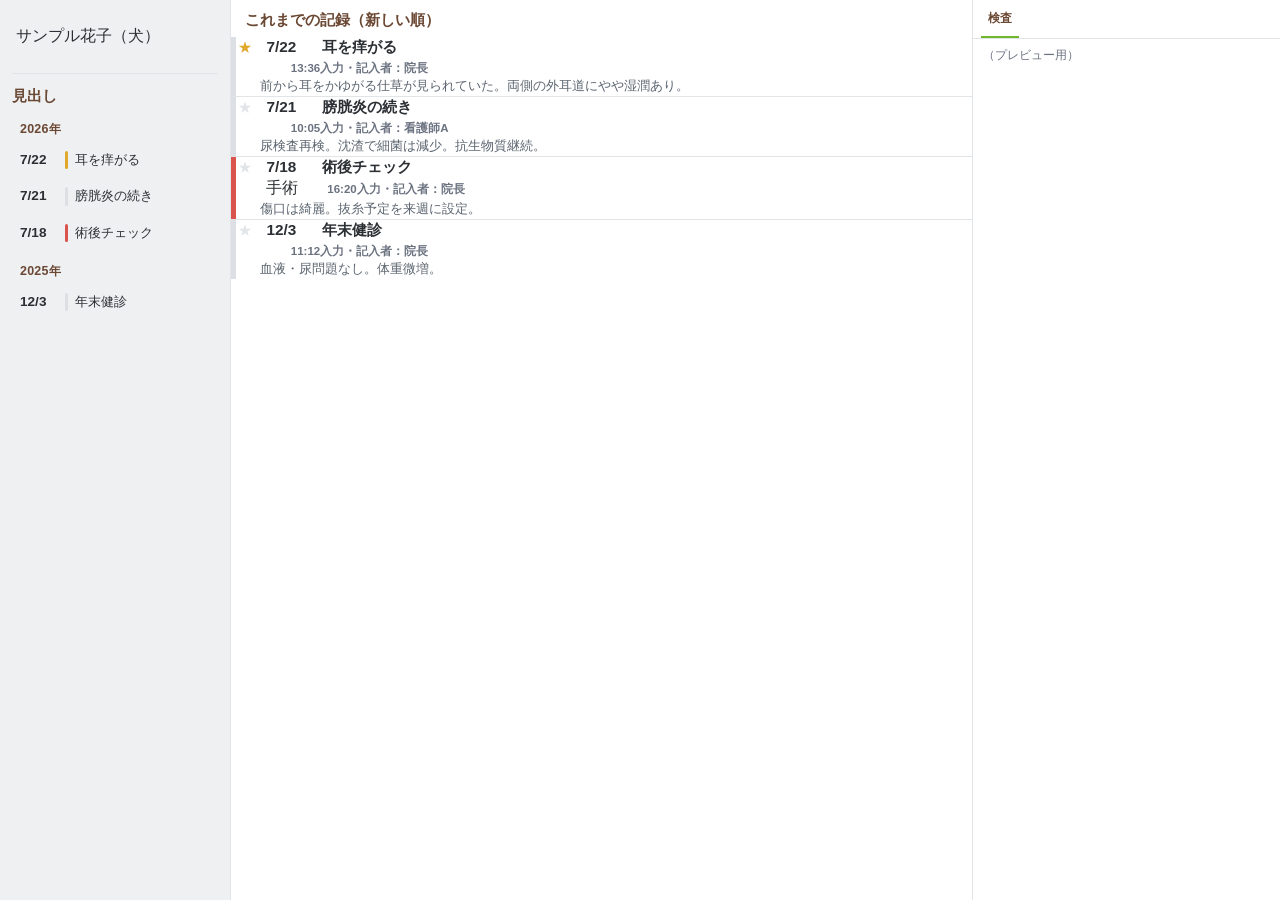
==== commit e5e0f5f6: "左カラムの見出し一覧を日付・縦線・見出しの2列レイアウトに作り直す。 カテゴリは縦線の色で表し、紹介色を紫に統一。左幅を約10%広げた。  Co-authored-by: Cursor <cursor" ====
--- a/tools/column-layout-preview.html
+++ b/tools/column-layout-preview.html
@@ -65,9 +65,8 @@
   <template id="headline-item-template">
     <li class="hl-item">
       <button class="hl-item__btn" type="button">
-        <span class="hl-item__dot"></span>
-        <span class="hl-item__star" aria-hidden="true">★</span>
         <span class="hl-item__date"></span>
+        <span class="hl-item__rule" aria-hidden="true"></span>
         <span class="hl-item__text"></span>
       </button>
     </li>
@@ -171,7 +170,7 @@
       const fragment = headlineItemTemplate.content.cloneNode(true);
       const li = fragment.querySelector(".hl-item");
       li.classList.toggle("is-important", Boolean(entry.important));
-      li.querySelector(".hl-item__dot").dataset.category = entry.category || "none";
+      li.dataset.category = entry.category || "none";
       li.querySelector(".hl-item__date").textContent = mdFromStr(entry.recordDate);
       li.querySelector(".hl-item__text").textContent = entry.headline;
       headlineList.appendChild(li);
--- a/css/style.css
+++ b/css/style.css
@@ -39,7 +39,8 @@
   /* 見出しカテゴリ色 */
   --cat-ope: #d9534f;         /* オペ / 救急 / 麻酔 */
   --cat-admission: #4a90a4;   /* 入院 */
-  --cat-referral: #c98a2b;    /* 紹介 */
+  --cat-referral: #8a5fbf;    /* 紹介（★の黄と細線で紛れないよう紫） */
+  --cat-none: #dcdfe3;        /* 通常の記録 */
 
   --radius-lg: 18px;
   --radius-md: 12px;
@@ -53,6 +54,13 @@
 
 * {
   box-sizing: border-box;
+}
+
+html {
+  height: 100%;
+  overflow: hidden;
+  /* ダブルタップズームを抑止（パン／スクロールは許可。ピンチは viewport 側で無効化） */
+  touch-action: manipulation;
 }
 
 html,
@@ -69,13 +77,30 @@
     "Noto Sans JP", -apple-system, BlinkMacSystemFont, sans-serif;
   -webkit-font-smoothing: antialiased;
   overflow: hidden;
+  touch-action: manipulation;
+}
+
+/* 入力欄・ボタンでもダブルタップズームを抑止（文字選択は可能のまま） */
+button,
+a,
+input,
+textarea,
+select,
+label,
+summary,
+[role="button"] {
+  touch-action: manipulation;
 }
 
 .app {
+  height: 100%;
   height: 100vh;
   height: 100dvh;
-  display: flex;
-  flex-direction: column;
+  max-height: 100dvh;
+  display: flex;
+  flex-direction: column;
+  overflow: hidden;
+  min-height: 0;
 }
 
 .app[hidden] {
@@ -86,10 +111,17 @@
 .lock-screen {
   height: 100vh;
   height: 100dvh;
-  display: flex;
-  align-items: center;
-  justify-content: center;
-  padding: 28px 20px;
+  max-height: 100dvh;
+  box-sizing: border-box;
+  display: flex;
+  flex-direction: column;
+  align-items: center;
+  justify-content: flex-start;
+  padding: 20px 16px;
+  overflow-x: hidden;
+  overflow-y: auto;
+  -webkit-overflow-scrolling: touch;
+  overscroll-behavior: contain;
   /* ロック画面のみブランド色のグラデを維持（本編の薄いグレー地とは分離） */
   background:
     radial-gradient(ellipse 80% 60% at 50% 0%, rgba(111, 184, 43, 0.22), transparent 60%),
@@ -121,19 +153,23 @@
   display: flex;
   flex-direction: column;
   align-items: center;
-  gap: 18px;
+  gap: 14px;
+  /* 余白があるときだけ中央寄せ。足りないときは上からスクロール */
+  margin-top: auto;
+  margin-bottom: auto;
+  flex-shrink: 0;
 }
 
 .lock-screen__icon {
-  width: 72px;
-  height: 72px;
+  width: 64px;
+  height: 64px;
   border-radius: 16px;
   box-shadow: 0 8px 24px rgba(107, 72, 52, 0.12);
 }
 
 .lock-screen__brand {
   margin: 0;
-  font-size: 1.35rem;
+  font-size: 1.25rem;
   font-weight: 800;
   color: var(--color-brown);
   letter-spacing: 0.03em;
@@ -142,6 +178,20 @@
 
 .lock-screen__card {
   width: 100%;
+}
+
+.lock-api-key-row {
+  display: flex;
+  align-items: center;
+  justify-content: center;
+  flex-wrap: wrap;
+  gap: 8px;
+  margin: 4px 0 2px;
+}
+
+.lock-api-key-row__btn {
+  font-size: 0.78rem;
+  padding: 5px 10px;
 }
 
 /* ===== ヘッダー（現行UI未使用。ロック画面は .lock-screen を使用） ===== */
@@ -202,10 +252,15 @@
 .layout {
   flex: 1;
   min-height: 0;
+  height: 100%;
   display: grid;
-  --left-col-width: 210px;
-  --right-col-width: 280px;
+  --left-col-width: 231px; /* 210px から約10%拡大（中央から取る） */
+  --right-col-width: 308px; /* 280px から約10%拡大 */
+  /* 左・中央・右のコンテンツ上端を揃える共通余白 */
+  --col-pad-top: 10px;
   grid-template-columns: var(--left-col-width) minmax(0, 1fr) var(--right-col-width);
+  /* 行を viewport 高さに拘束し、各カラム内スクロールを有効にする */
+  grid-template-rows: minmax(0, 1fr);
   transition: grid-template-columns 0.2s ease;
 }
 
@@ -225,9 +280,12 @@
   border-right: 1px solid var(--color-border);
   display: flex;
   flex-direction: column;
-  padding: 14px 12px;
+  padding: var(--col-pad-top) 12px 14px;
   gap: 10px;
-  overflow-x: hidden;
+  /* カラム自体はスクロールさせず、開閉ボタンを縦中央に固定する */
+  overflow: hidden;
+  min-height: 0;
+  height: 100%;
 }
 
 .col-left__inner {
@@ -237,6 +295,9 @@
   flex: 1;
   min-height: 0;
   min-width: 0;
+  overflow-x: hidden;
+  overflow-y: auto;
+  -webkit-overflow-scrolling: touch;
 }
 
 .left-collapse-btn {
@@ -283,22 +344,29 @@
   display: none;
 }
 
+/* 折りたたみ時も縦中央は維持（探す必要がないよう位置を揃える） */
 .layout.is-left-collapsed .left-collapse-btn {
-  position: static;
-  transform: none;
+  position: absolute;
+  top: 50%;
+  left: 50%;
+  right: auto;
+  transform: translate(-50%, -50%);
   width: 32px;
   height: 44px;
-  margin-top: 8px;
+  margin: 0;
   border: 1px solid var(--color-border);
   border-radius: var(--radius-sm);
   box-shadow: 0 1px 3px rgba(44, 48, 52, 0.08);
 }
 
 .col--center {
-  background-color: var(--color-cream);
+  /* メイン作業面は白（cream がツールバー下に透けないようにする） */
+  background-color: var(--color-white);
   display: flex;
   flex-direction: column;
   overflow: hidden; /* 内側の time-line を独立スクロールさせる */
+  /* 上余白は .center-toolbar / .center-gate 側で取る（3カラムで同じ起点） */
+  padding-top: 0;
 }
 
 .col--right {
@@ -306,7 +374,13 @@
   border-left: 1px solid var(--color-border);
   display: flex;
   flex-direction: column;
+  /* タブは固定し、下の .right-panel だけを縦スクロールさせる */
   overflow: hidden;
+  min-height: 0;
+  height: 100%;
+  max-height: 100%;
+  /* 上余白は .right-tabs 側で取る */
+  padding-top: 0;
 }
 
 .col__title {
@@ -327,37 +401,60 @@
 .left-patient {
   flex-shrink: 0;
   display: flex;
-  flex-direction: column;
-  gap: 6px;
-  padding-bottom: 10px;
+  align-items: flex-start;
+  gap: 8px;
+  width: 100%;
+  margin: 0 0 2px;
+  /* 上端はカラムの --col-pad-top に合わせ、内側上余白は付けない */
+  padding: 0 4px 10px;
+  border: none;
   border-bottom: 1px solid var(--color-border);
-  margin-bottom: 2px;
+  border-radius: 0;
+  background: transparent;
+  text-align: left;
+  font-family: inherit;
+  cursor: pointer;
+  color: inherit;
 }
 
 .left-patient[hidden] {
   display: none !important;
 }
 
-.left-patient__top {
-  display: flex;
-  align-items: flex-start;
-  gap: 6px;
-}
-
-.left-patient__label {
-  flex: 1;
+.left-patient:hover {
+  background-color: rgba(0, 0, 0, 0.03);
+}
+
+.left-patient__back {
+  flex: 0 0 auto;
+  margin-top: 1px;
+  font-size: 1.05rem;
+  line-height: 1.2;
+  color: var(--color-brown);
+}
+
+.left-patient__meta {
+  flex: 1 1 auto;
   min-width: 0;
-  margin: 0;
-  font-size: 0.92rem;
+  display: flex;
+  flex-direction: column;
+  gap: 1px;
+}
+
+.left-patient__karte {
+  font-size: 0.82rem;
   font-weight: 800;
-  color: var(--color-brown);
-  line-height: 1.35;
+  color: var(--color-text-muted);
+  line-height: 1.25;
+  letter-spacing: 0.02em;
+}
+
+.left-patient__name {
+  font-size: 0.95rem;
+  font-weight: 800;
+  color: var(--color-brown);
+  line-height: 1.3;
   word-break: break-word;
-}
-
-.left-patient__change {
-  align-self: flex-start;
-  font-size: 0.75rem;
 }
 
 .left-head {
@@ -408,17 +505,15 @@
 .hl-item__btn {
   width: 100%;
   display: grid;
-  grid-template-columns: 12px 14px 1fr;
-  grid-template-areas:
-    "dot star date"
-    "dot star text";
-  align-items: start;
-  column-gap: 6px;
+  /* 日付 ┃ 縦線 ┃ 見出し。日付幅を固定して縦線を一直線に揃える */
+  grid-template-columns: var(--hl-date-width, 38px) 3px minmax(0, 1fr);
+  align-items: stretch;
+  column-gap: 7px;
   text-align: left;
   background: none;
   border: none;
   border-radius: var(--radius-sm);
-  padding: 8px 8px;
+  padding: 7px 8px;
   cursor: pointer;
   transition: background-color 0.12s ease;
 }
@@ -432,71 +527,61 @@
   box-shadow: inset 0 0 0 1.5px var(--color-green);
 }
 
-.hl-item__dot {
-  grid-area: dot;
-  width: 10px;
-  height: 10px;
-  border-radius: 50%;
-  background-color: transparent;
-  border: 1.5px solid var(--color-border);
-  margin-top: 4px;
-}
-
-.hl-item__dot[data-category="ope"] {
+/* カテゴリ／★を表す縦線。行の高さいっぱいに伸ばす */
+.hl-item__rule {
+  align-self: stretch;
+  border-radius: 2px;
+  background-color: var(--cat-none);
+}
+
+.hl-item[data-category="ope"] .hl-item__rule {
   background-color: var(--cat-ope);
-  border-color: var(--cat-ope);
-}
-.hl-item__dot[data-category="admission"] {
+}
+.hl-item[data-category="admission"] .hl-item__rule {
   background-color: var(--cat-admission);
-  border-color: var(--cat-admission);
-}
-.hl-item__dot[data-category="referral"] {
+}
+.hl-item[data-category="referral"] .hl-item__rule {
   background-color: var(--cat-referral);
-  border-color: var(--cat-referral);
-}
-
-.hl-item__star {
-  grid-area: star;
-  font-size: 0.8rem;
-  color: var(--star);
-  visibility: hidden;
-  margin-top: 2px;
-}
-
-.hl-item.is-important .hl-item__star {
-  visibility: visible;
+}
+/* カテゴリなしで手動★を付けた記録 */
+.hl-item.is-important[data-category="none"] .hl-item__rule {
+  background-color: var(--star);
 }
 
 .hl-item__date {
-  grid-area: date;
+  align-self: start;
   font-size: 0.85rem;
   font-weight: 800;
   color: var(--color-text);
-  line-height: 1.3;
+  line-height: 1.35;
+  white-space: nowrap;
+  overflow: hidden;
+  text-overflow: ellipsis;
 }
 
 .hl-item__text {
-  grid-area: text;
+  align-self: start;
   font-size: 0.82rem;
   font-weight: 500;
   color: var(--color-text);
   line-height: 1.35;
-  margin-top: 1px;
-  overflow: hidden;
-  display: -webkit-box;
-  -webkit-line-clamp: 2;
-  line-clamp: 2;
-  -webkit-box-orient: vertical;
+  overflow-wrap: anywhere;
 }
 
 /* ===== 中央カラム ===== */
 .center-gate {
   flex: 1;
+  min-height: 0;
+  overflow-x: hidden;
   overflow-y: auto;
-  display: flex;
-  align-items: flex-start;
-  justify-content: center;
-  padding: 32px 20px;
+  -webkit-overflow-scrolling: touch;
+  overscroll-behavior: contain;
+  display: flex;
+  flex-direction: column;
+  align-items: center;
+  justify-content: flex-start;
+  padding: 20px 16px;
+  box-sizing: border-box;
 }
 
 .center-gate[hidden] {
@@ -506,6 +591,20 @@
 .gate-card {
   width: 100%;
   max-width: 420px;
+  margin-top: auto;
+  margin-bottom: auto;
+  flex-shrink: 0;
+  box-sizing: border-box;
+}
+
+.numpad--gate {
+  max-width: 100%;
+  width: 100%;
+  margin: 4px auto 0;
+}
+
+.numpad--gate .numpad__btn {
+  min-height: 44px;
 }
 
 .card {
@@ -550,11 +649,83 @@
 .center-toolbar {
   flex-shrink: 0;
   display: flex;
-  align-items: center;
+  /* center だと枠線付きボタンに合わせて主ボタンが数px下がるため、上端基準で揃える */
+  align-items: flex-start;
   gap: 8px;
-  padding: 10px 16px;
+  padding: var(--col-pad-top) 16px 10px;
   border-bottom: 1px solid var(--color-border);
   background-color: var(--color-white);
+}
+
+.center-toolbar__end {
+  margin-left: auto;
+  display: flex;
+  align-items: center;
+}
+
+.app-menu {
+  position: relative;
+}
+
+.app-menu__trigger {
+  min-width: 36px;
+  padding-left: 8px;
+  padding-right: 8px;
+}
+
+.app-menu__icon {
+  font-size: 1.05rem;
+  line-height: 1;
+}
+
+.app-menu__panel {
+  position: absolute;
+  top: calc(100% + 6px);
+  right: 0;
+  z-index: 40;
+  min-width: 168px;
+  padding: 6px;
+  border: 1.5px solid var(--color-border);
+  border-radius: var(--radius-md);
+  background-color: var(--color-white);
+  box-shadow: 0 8px 22px rgba(58, 51, 44, 0.14);
+}
+
+.app-menu__panel[hidden] {
+  display: none !important;
+}
+
+.app-menu__item {
+  display: block;
+  width: 100%;
+  border: none;
+  background: transparent;
+  text-align: left;
+  padding: 9px 12px;
+  border-radius: 8px;
+  font-family: inherit;
+  font-size: 0.88rem;
+  font-weight: 700;
+  color: var(--color-text);
+  cursor: pointer;
+}
+
+.app-menu__item:hover,
+.app-menu__item:focus-visible {
+  background-color: rgba(111, 184, 43, 0.12);
+  outline: none;
+}
+
+.visually-hidden {
+  position: absolute;
+  width: 1px;
+  height: 1px;
+  padding: 0;
+  margin: -1px;
+  overflow: hidden;
+  clip: rect(0, 0, 0, 0);
+  white-space: nowrap;
+  border: 0;
 }
 
 .entry-composer {
@@ -658,8 +829,263 @@
 
 .input--date {
   width: auto;
+  /* 狭いコンテナでは 100% までに抑え、横並び時の溢れ・重なりを防ぐ */
+  min-width: min(12.5rem, 100%);
+  max-width: 100%;
   font-size: 0.95rem;
   padding: 9px 12px;
+  box-sizing: border-box;
+}
+
+/* 検査予定: 項目選択を広めに見せ、予定／実施の2セクションを対等に並べる */
+.modal__panel--exam-plan .modal__body {
+  gap: 10px;
+  padding: 12px 16px 14px;
+}
+
+.modal__panel--exam-plan .med-linear-picker {
+  height: min(38vh, 300px);
+  max-height: min(38vh, 300px);
+}
+
+.modal__panel--exam-plan .exam-plan-items-field {
+  margin: 0;
+}
+
+.exam-plan-dual {
+  display: grid;
+  grid-template-columns: minmax(0, 1.15fr) minmax(0, 1fr);
+  gap: 10px;
+  align-items: stretch;
+  margin-top: 2px;
+}
+
+.exam-plan-section {
+  position: relative;
+  z-index: 1;
+  display: flex;
+  flex-direction: column;
+  gap: 6px;
+  min-width: 0;
+  margin: 0;
+  padding: 10px 12px 12px;
+  border: 1.5px solid var(--color-border);
+  border-radius: var(--radius-md);
+  background: var(--color-cream);
+  scroll-margin-top: 8px;
+  overflow-x: hidden;
+}
+
+.exam-plan-section__title {
+  margin: 0;
+  font-size: 0.92rem;
+  font-weight: 800;
+  color: var(--color-brown);
+  letter-spacing: 0.02em;
+}
+
+.exam-due-compact {
+  display: flex;
+  flex-direction: column;
+  gap: 6px;
+  min-width: 0;
+  max-width: 100%;
+}
+
+.exam-due-compact__date-row {
+  display: flex;
+  flex-direction: column;
+  gap: 2px;
+  min-width: 0;
+  max-width: 100%;
+}
+
+.exam-due-compact__date-row .label--sub,
+.exam-plan-section .label--sub {
+  margin-top: 0;
+  margin-bottom: 0;
+}
+
+.exam-due-compact__date,
+.exam-plan-section .input--date,
+.exam-plan-done-block .input--date {
+  width: 100%;
+  max-width: 100%;
+  min-width: 0;
+  box-sizing: border-box;
+  background-color: var(--color-white);
+}
+
+.exam-due-compact__relative {
+  /* 左4行・右3×4 を同じ1マス高さで揃える */
+  --due-cell-h: 2.25rem;
+  --due-cell-gap: 4px;
+  display: grid;
+  grid-template-columns: minmax(4.75rem, 5.5rem) minmax(0, 1fr);
+  gap: 10px;
+  align-items: start;
+  min-width: 0;
+}
+
+/* 「0日後／日／週／月」を1列に揃え、テンキーと明確に分離 */
+.exam-due-compact__units {
+  display: grid;
+  grid-template-rows: repeat(4, var(--due-cell-h));
+  gap: var(--due-cell-gap);
+  min-width: 0;
+  width: 100%;
+}
+
+/* 子の stack を親グリッドに直結し、表示＋日／週／月で4行にする */
+.exam-due-compact__units .interval-unit-buttons--stack {
+  display: contents;
+  margin-top: 0;
+}
+
+.exam-due-compact__units .interval-unit-buttons--stack .interval-unit-btn,
+.exam-due-compact__units .interval-value-display--compact {
+  box-sizing: border-box;
+  width: 100%;
+  height: 100%;
+  min-height: 0;
+  margin: 0;
+  padding: 0 4px;
+  display: flex;
+  align-items: center;
+  justify-content: center;
+  text-align: center;
+  font-size: 0.82rem;
+  font-weight: 800;
+  line-height: 1.15;
+  letter-spacing: 0.02em;
+  border-radius: var(--radius-sm);
+  border: 1.5px solid var(--color-border);
+}
+
+.exam-due-compact__units .interval-value-display--compact {
+  background-color: var(--color-white);
+  color: var(--color-text);
+}
+
+.exam-due-compact__units .interval-unit-buttons--stack .interval-unit-btn {
+  background-color: var(--color-cream);
+  color: var(--color-text);
+  cursor: pointer;
+  font-family: inherit;
+  flex: none;
+}
+
+.exam-due-compact__relative .numpad.numpad--compact {
+  justify-self: stretch;
+  max-width: none;
+  width: 100%;
+  gap: var(--due-cell-gap);
+  grid-template-columns: repeat(3, minmax(0, 1fr));
+  grid-template-rows: repeat(4, var(--due-cell-h));
+}
+
+.exam-due-compact__relative .numpad.numpad--compact .numpad__btn {
+  box-sizing: border-box;
+  height: 100%;
+  min-height: 0;
+  padding: 0 2px;
+  display: flex;
+  align-items: center;
+  justify-content: center;
+  font-size: 0.88rem;
+  line-height: 1.15;
+}
+
+.exam-plan-done-check {
+  margin: 2px 0 0;
+}
+
+.exam-plan-done-block {
+  display: flex;
+  flex-direction: column;
+  gap: 6px;
+  margin-top: 2px;
+  opacity: 1;
+  transition: opacity 0.15s ease;
+}
+
+.exam-plan-done-block.is-disabled {
+  opacity: 0.45;
+}
+
+.exam-plan-done-block__row {
+  display: flex;
+  flex-direction: column;
+  gap: 2px;
+}
+
+.exam-plan-done-block .input--date {
+  background-color: var(--color-white);
+}
+
+/* 詳細シート側の従来カレンダー行（予定登録モーダルとは分離） */
+.exam-due-calendar {
+  display: flex;
+  flex-direction: column;
+  gap: 6px;
+}
+
+.exam-due-calendar__caption {
+  margin: 0;
+}
+
+.exam-due-calendar__row {
+  display: flex;
+  align-items: center;
+  gap: 8px;
+}
+
+.exam-due-calendar__input {
+  flex: 1 1 auto;
+  width: 100%;
+  min-width: 0;
+  background-color: var(--color-white);
+}
+
+.exam-due-calendar__btn {
+  flex-shrink: 0;
+  white-space: nowrap;
+}
+
+#exam-item-sheet .exam-due-field {
+  position: relative;
+  z-index: 1;
+  margin-top: 4px;
+  padding-top: 14px;
+  border-top: 1px solid var(--color-border);
+  scroll-margin-top: 12px;
+  background: var(--color-white);
+}
+
+.exam-plan-dual:has(#exam-plan-done-field[hidden]) {
+  grid-template-columns: 1fr;
+}
+
+@media (max-width: 640px) {
+  .exam-plan-dual {
+    grid-template-columns: 1fr;
+  }
+
+  /* 縦積み時は実施記録を先に見せ、単位は横並びにして高さを抑える（テンキーは3×4のまま） */
+  .exam-plan-section--done {
+    order: -1;
+  }
+
+  .exam-due-compact__relative {
+    grid-template-columns: minmax(4.75rem, 5.5rem) minmax(0, 1fr);
+    gap: 8px;
+    --due-cell-h: 2.1rem;
+  }
+
+  .modal__panel--exam-plan .med-linear-picker {
+    height: min(32vh, 240px);
+    max-height: min(32vh, 240px);
+  }
 }
 
 .textarea {
@@ -811,14 +1237,21 @@
 
 /* ===== 時系列 ===== */
 .timeline-wrap {
+  --tl-bar-w: 5px;
+  --tl-star-w: 1.15rem;
+  --tl-date-w: 3.1em;
+  --tl-head-gap: 6px;
+  --tl-pad-x: 12px;
+  --tl-pad-y: 11px;
   flex: 1;
   min-height: 0;
   overflow-y: auto;
-  padding: 10px 14px 20px;
+  padding: 10px 0 20px;
+  background-color: var(--color-white);
 }
 
 .timeline-title {
-  margin-bottom: 8px;
+  margin: 0 14px 6px;
 }
 
 .timeline {
@@ -827,22 +1260,32 @@
   padding: 0;
   display: flex;
   flex-direction: column;
-  gap: 6px;
-}
-
+  gap: 0;
+}
+
+/* カード枠をやめ、左色バー＋区切り線で視線の軸を作る */
 .tl-item {
   display: flex;
-  border: 1px solid var(--color-border);
-  border-radius: var(--radius-sm);
+  flex-direction: row;
+  align-items: stretch;
+  gap: 0;
+  border: none;
+  border-bottom: 1px solid var(--color-border);
+  border-radius: 0;
   background-color: var(--color-white);
-  overflow: hidden;
+  overflow: visible;
   scroll-margin-top: 8px;
 }
 
+.tl-item:last-child {
+  border-bottom: none;
+}
+
 .tl-item__bar {
-  width: 4px;
+  width: var(--tl-bar-w);
   flex-shrink: 0;
-  background-color: transparent;
+  align-self: stretch;
+  background-color: var(--cat-none);
 }
 
 .tl-item[data-category="ope"] .tl-item__bar {
@@ -856,20 +1299,24 @@
 }
 
 .tl-item.is-flash {
-  box-shadow: 0 0 0 2px var(--color-green);
-}
-
-.tl-item__content {
+  box-shadow: inset 0 0 0 2px var(--color-green);
+}
+
+.tl-item__main {
   flex: 1;
   min-width: 0;
-  padding: 7px 10px;
+  padding: var(--tl-pad-y) var(--tl-pad-x) var(--tl-pad-y) 10px;
+  display: flex;
+  flex-direction: column;
+  gap: 4px;
+  background-color: var(--color-white);
 }
 
 .tl-item__head {
   display: flex;
-  align-items: flex-start;
-  gap: 6px;
-  margin-bottom: 4px;
+  align-items: baseline;
+  gap: var(--tl-head-gap);
+  min-width: 0;
 }
 
 .tl-item__star {
@@ -877,10 +1324,14 @@
   background: none;
   cursor: pointer;
   font-size: 0.88rem;
-  line-height: 1;
+  line-height: 1.2;
   color: var(--color-border);
-  padding: 1px;
-  margin-top: 2px;
+  width: var(--tl-star-w);
+  flex-shrink: 0;
+  display: inline-flex;
+  align-items: center;
+  justify-content: center;
+  padding: 0;
   transition: color 0.12s ease, transform 0.05s ease;
 }
 
@@ -896,97 +1347,56 @@
   color: var(--star);
 }
 
-.tl-item__dot {
-  width: 8px;
-  height: 8px;
-  border-radius: 50%;
-  flex-shrink: 0;
-  background-color: transparent;
-  border: 1.5px solid var(--color-border);
-  margin-top: 5px;
-}
-
-.tl-item[data-category="ope"] .tl-item__dot {
-  background-color: var(--cat-ope);
-  border-color: var(--cat-ope);
-}
-.tl-item[data-category="admission"] .tl-item__dot {
-  background-color: var(--cat-admission);
-  border-color: var(--cat-admission);
-}
-.tl-item[data-category="referral"] .tl-item__dot {
-  background-color: var(--cat-referral);
-  border-color: var(--cat-referral);
-}
-
-.tl-item__title-row {
-  flex: 1;
-  min-width: 0;
+.tl-item__title {
   display: flex;
   align-items: baseline;
   flex-wrap: wrap;
-  gap: 6px 10px;
-}
-
-.tl-item__title {
-  display: inline-flex;
-  align-items: baseline;
-  flex-wrap: wrap;
-  gap: 0 0.55em;
+  gap: 0 0.5em;
   min-width: 0;
-  font-size: 0.9rem;
+  font-size: 0.96rem;
   font-weight: 800;
   color: var(--color-text);
   line-height: 1.35;
 }
 
 .tl-item__date {
+  flex-shrink: 0;
+  width: var(--tl-date-w);
   white-space: nowrap;
+  font-variant-numeric: tabular-nums;
+  font-feature-settings: "tnum" 1;
 }
 
 .tl-item__headline {
   font-weight: inherit;
   color: inherit;
-}
-
-.tl-item__cat-label {
-  font-size: 0.66rem;
-  font-weight: 700;
-  padding: 1px 6px;
-  border-radius: 999px;
-  color: var(--color-white);
-  align-self: center;
-}
-
-.tl-item[data-category="none"] .tl-item__cat-label {
-  display: none;
-}
-.tl-item[data-category="ope"] .tl-item__cat-label {
-  background-color: var(--cat-ope);
-}
-.tl-item[data-category="admission"] .tl-item__cat-label {
-  background-color: var(--cat-admission);
-}
-.tl-item[data-category="referral"] .tl-item__cat-label {
-  background-color: var(--cat-referral);
+  min-width: 0;
+  word-break: break-word;
+}
+
+.tl-item__body {
+  margin: 0;
+  /* ★列の右端から本文を開始（日付・見出しの読み軸と揃える） */
+  padding-left: calc(var(--tl-star-w) + var(--tl-head-gap));
+  white-space: pre-wrap;
+  word-break: break-word;
+  line-height: 1.5;
+  font-size: 0.84rem;
+  font-weight: 400;
+  color: #5c6570;
 }
 
 .tl-item__meta {
-  margin-left: auto;
-  font-size: 0.7rem;
+  margin: 0;
+  padding-left: calc(var(--tl-star-w) + var(--tl-head-gap));
+  font-size: 0.72rem;
   color: var(--color-text-muted);
   font-weight: 600;
-  line-height: 1.35;
-  text-align: right;
-  white-space: nowrap;
-}
-
-.tl-item__body {
-  margin: 0 0 4px;
-  white-space: pre-wrap;
-  word-break: break-word;
-  line-height: 1.45;
-  font-size: 0.84rem;
+  line-height: 1.4;
+}
+
+.tl-item__meta[hidden] {
+  display: none !important;
 }
 
 .tl-item__actions {
@@ -994,14 +1404,18 @@
   justify-content: flex-start;
   gap: 2px;
   margin-top: 2px;
+  padding-left: calc(var(--tl-star-w) + var(--tl-head-gap));
 }
 
 /* ===== 右カラム ===== */
 .right-tabs {
   display: flex;
   flex-wrap: wrap;
+  align-items: flex-start;
   gap: 2px;
-  padding: 6px 8px 0;
+  margin: 0;
+  /* 左カラム・中央ツールバーと同じ --col-pad-top から開始 */
+  padding: var(--col-pad-top) 8px 0;
   border-bottom: 1px solid var(--color-border);
   flex-shrink: 0;
   background-color: var(--color-white);
@@ -1010,13 +1424,17 @@
 .right-tab {
   border: none;
   background: none;
-  padding: 6px 7px;
+  /* 上パディングなし＝タブ行の上端＝カラム上端余白の直後。
+     line-height を詰めて、字体アセントによる見た目の下ズレを抑える */
+  padding: 0 7px 8px;
+  min-height: 28px;
   font-size: 0.74rem;
   font-weight: 700;
   color: var(--color-text-muted);
   border-bottom: 2px solid transparent;
   cursor: pointer;
   font-family: inherit;
+  line-height: 1;
 }
 
 .right-tab:hover:not(:disabled) {
@@ -1031,6 +1449,28 @@
 .right-tab:disabled {
   cursor: not-allowed;
   opacity: 0.5;
+}
+
+/* 期限・特記の注意色（アクティブ／ホバーでも優先） */
+.right-tab.right-tab--due-near,
+.right-tab.right-tab--due-near.is-active,
+.right-tab.right-tab--due-near:hover:not(:disabled) {
+  color: var(--due-near);
+}
+
+.right-tab.right-tab--due-close,
+.right-tab.right-tab--due-close.is-active,
+.right-tab.right-tab--due-close:hover:not(:disabled) {
+  color: var(--due-close);
+}
+
+.right-tab.right-tab--due-overdue,
+.right-tab.right-tab--due-overdue.is-active,
+.right-tab.right-tab--due-overdue:hover:not(:disabled),
+.right-tab.right-tab--note-high,
+.right-tab.right-tab--note-high.is-active,
+.right-tab.right-tab--note-high:hover:not(:disabled) {
+  color: var(--due-overdue);
 }
 
 .right-empty {
@@ -1051,14 +1491,23 @@
 }
 
 .right-panel {
-  flex: 1;
+  /* タブ直下のコンテンツ領域：高さはカラム残り分に拘束し、中身が増えたら縦スクロール */
+  flex: 1 1 0;
   min-height: 0;
+  overflow-x: hidden;
   overflow-y: auto;
   -webkit-overflow-scrolling: touch;
+  overscroll-behavior: contain;
   padding: 8px 10px 20px;
   display: flex;
   flex-direction: column;
   gap: 16px;
+  /* 子を縮めて overflow:hidden で切らない（スクロール不能の原因になる） */
+  align-content: flex-start;
+}
+
+.right-panel > * {
+  flex-shrink: 0;
 }
 
 .right-panel[hidden] {
@@ -1113,11 +1562,6 @@
   border: 1px solid var(--color-border);
   border-radius: var(--radius-sm);
   overflow: hidden;
-}
-
-/* 2つ目以降のセクションは地色を変えて区切りを明確に */
-.right-panel > .exam-section:nth-of-type(n + 2) {
-  background-color: var(--color-surface-subtle);
 }
 
 .exam-section__head {
@@ -1153,6 +1597,7 @@
 .exam-section > .qa-list,
 .exam-section > .meds-list,
 .exam-section > .proc-list,
+.exam-section > .note-list,
 .exam-section > .qa-compose {
   margin-left: 10px;
   margin-right: 10px;
@@ -1265,8 +1710,8 @@
   display: flex;
   flex-direction: column;
   align-items: stretch;
-  gap: 2px;
-  padding: 6px 0;
+  gap: 3px;
+  padding: 13px 0;
   border: none;
   border-bottom: 1px solid var(--color-border);
   border-radius: 0;
@@ -1278,9 +1723,47 @@
   width: 100%;
 }
 
+.exam-list-item__head {
+  display: flex;
+  align-items: baseline;
+  justify-content: space-between;
+  gap: 8px;
+}
+
 .exam-list-item__title {
+  flex: 1 1 auto;
+  min-width: 0;
   font-weight: 700;
   font-size: 0.82rem;
+  line-height: 1.35;
+}
+
+.exam-list-item--history .exam-list-item__head {
+  align-items: flex-start;
+}
+
+.exam-history-date {
+  flex: 0 0 auto;
+  display: flex;
+  flex-direction: column;
+  align-items: flex-end;
+  justify-content: flex-start;
+  gap: 0;
+  line-height: 1.15;
+  text-align: right;
+  min-width: 2.6em;
+}
+
+.exam-history-date__year {
+  font-size: 0.66rem;
+  font-weight: 700;
+  color: var(--color-text-muted);
+}
+
+.exam-history-date__md {
+  font-size: 0.82rem;
+  font-weight: 800;
+  color: var(--color-text);
 }
 
 .exam-history-group-title {
@@ -1302,11 +1785,6 @@
   background: var(--color-white);
 }
 
-.right-panel > .exam-section:nth-of-type(n + 2) .exam-history-group-title.swipeable,
-.right-panel > .exam-section:nth-of-type(n + 2) .exam-history-group-title.swipeable .swipeable__front {
-  background: var(--color-surface-subtle);
-}
-
 .exam-history-group-title.swipeable .swipeable__front {
   display: flex;
   flex-direction: column;
@@ -1329,14 +1807,25 @@
 .exam-list-item__meta {
   font-size: 0.7rem;
   color: var(--color-text-muted);
-  margin-top: 1px;
+  margin-top: 2px;
   line-height: 1.4;
 }
 
+.exam-list-item__note {
+  font-size: 0.64rem;
+  color: var(--color-text-muted);
+  margin-top: 3px;
+  line-height: 1.35;
+  word-break: break-word;
+}
+
 .exam-list-item__due {
+  flex: 0 0 auto;
   font-size: 0.74rem;
   font-weight: 700;
-  margin-top: 2px;
+  margin-top: 0;
+  white-space: nowrap;
+  text-align: right;
 }
 
 .exam-list-item__actions {
@@ -1393,6 +1882,44 @@
   gap: 6px;
 }
 
+.exam-item-add[hidden] {
+  display: none !important;
+}
+
+.exam-item-add__toggle {
+  flex-shrink: 0;
+  width: 28px;
+  height: 28px;
+  margin: 0;
+  padding: 0;
+  border: 1.5px solid var(--color-border);
+  border-radius: 999px;
+  background-color: var(--color-white);
+  color: var(--color-brown);
+  font-size: 1.15rem;
+  font-weight: 700;
+  line-height: 1;
+  font-family: inherit;
+  cursor: pointer;
+  display: inline-flex;
+  align-items: center;
+  justify-content: center;
+}
+
+.exam-item-add__toggle:hover {
+  border-color: var(--color-green);
+  color: var(--color-green);
+}
+
+.exam-item-add__toggle[aria-expanded="true"] {
+  border-color: var(--color-brown);
+  background-color: var(--color-cream);
+}
+
+.exam-item-add__toggle[hidden] {
+  display: none !important;
+}
+
 .exam-item-blood-nav {
   display: flex;
   align-items: center;
@@ -1403,7 +1930,8 @@
 .exam-item-blood-nav[hidden],
 .field[hidden],
 .exam-sheet__fasting[hidden],
-#exam-plan-item-add-default[hidden] {
+#exam-plan-item-add-default[hidden],
+#med-add-item-add[hidden] {
   display: none !important;
 }
 
@@ -1518,6 +2046,12 @@
   color: var(--color-white);
 }
 
+.exam-plan-selection-summary {
+  margin-top: 8px;
+  font-weight: 700;
+  color: var(--color-brown);
+}
+
 .exam-other-check {
   display: inline-flex;
   align-items: center;
@@ -1563,6 +2097,24 @@
   background-color: var(--color-green-light);
   color: var(--color-green-dark);
 }
+
+.med-amount-block {
+  margin-top: 8px;
+  padding: 8px;
+  border: 1.5px solid var(--color-border);
+  border-radius: var(--radius-md);
+  background-color: var(--color-cream);
+}
+
+.med-amount-presets {
+  max-height: min(36vh, 280px);
+  margin-bottom: 8px;
+  border: 1.5px solid var(--color-border);
+  border-radius: var(--radius-md);
+  background-color: var(--color-white);
+}
+
+/* 薬剤追加: 投与量は頻度と同じ2列リニア選択（.med-linear-picker--dose / --freq 共用） */
 
 /* 定期検査: 間隔単位・テンキー */
 .interval-unit-buttons {
@@ -1617,6 +2169,15 @@
   grid-template-columns: repeat(3, 1fr);
   gap: 6px;
   max-width: 280px;
+  /* 連続タップ時のダブルタップズームを抑止（スクロール・ピンチには影響しない） */
+  touch-action: manipulation;
+}
+
+/* コンパクト化はキーの余白だけ。3×4 グリッドは維持する */
+.numpad.numpad--compact {
+  grid-template-columns: repeat(3, 1fr);
+  max-width: 220px;
+  gap: 4px;
 }
 
 .numpad__btn {
@@ -1630,6 +2191,14 @@
   cursor: pointer;
   font-family: inherit;
   min-height: 44px;
+  touch-action: manipulation;
+  -webkit-tap-highlight-color: transparent;
+}
+
+.numpad.numpad--compact .numpad__btn {
+  padding: 7px 2px;
+  min-height: 34px;
+  font-size: 0.88rem;
 }
 
 .numpad__btn:hover {
@@ -1741,26 +2310,21 @@
   background-color: transparent;
 }
 
-.med-card.is-alert .med-card__name {
-  color: var(--due-near);
-}
-
-.med-card.is-overdue .med-card__name {
-  color: var(--due-overdue);
-}
+/* 期限アラートは名前横の .med-inline-status で示す。
+   薬剤名自体は着色しない（赤い下線／誤検知に見えるため） */
 
 .med-card__header {
   width: 100%;
   display: flex;
   align-items: center;
-  gap: 6px;
-  padding: 5px 2px;
+  gap: 8px;
+  padding: 12px 4px;
   border: none;
   background: none;
   cursor: pointer;
   font-family: inherit;
   text-align: left;
-  min-height: 28px;
+  min-height: 48px;
 }
 
 .med-card__header:hover {
@@ -1769,31 +2333,68 @@
 
 .med-card__signs {
   display: inline-flex;
-  width: 12px;
+  min-width: 14px;
   flex-shrink: 0;
-  justify-content: center;
+  justify-content: flex-start;
+  align-items: center;
+  gap: 2px;
+}
+
+.med-cat--leading {
+  flex-shrink: 0;
 }
 
 .med-sign--recent {
   color: #3b82f6;
-  font-size: 0.7rem;
+  font-size: 0.85rem;
   line-height: 1;
+}
+
+.med-sign--prn {
+  display: inline-flex;
+  align-items: center;
+  justify-content: center;
+  min-width: 1.15rem;
+  height: 1.15rem;
+  padding: 0 2px;
+  border-radius: 3px;
+  border: 1.5px solid var(--color-brown);
+  background-color: var(--color-cream);
+  color: var(--color-brown);
+  font-size: 0.68rem;
+  font-weight: 800;
+  line-height: 1;
+  letter-spacing: 0;
 }
 
 .med-card__name {
   flex: 1;
   min-width: 0;
-  font-weight: 700;
-  font-size: 0.84rem;
+  display: flex;
+  align-items: center;
+  font-weight: 700;
+  font-size: 1rem;
+  line-height: 1.3;
   color: var(--color-text);
   overflow: hidden;
-  text-overflow: ellipsis;
-  white-space: nowrap;
+  /* iPad Safari のスペル波線回避のため、表示は canvas（テキストノードなし） */
+  -webkit-user-select: none;
+  user-select: none;
+  pointer-events: none;
+  text-decoration: none !important;
+  -webkit-text-decoration-line: none !important;
+}
+
+.med-card__name-canvas {
+  display: block;
+  max-width: 100%;
+  flex: 0 1 auto;
+  pointer-events: none;
 }
 
 .med-card__chevron {
   color: var(--color-text-muted);
-  font-size: 0.75rem;
+  font-size: 0.9rem;
   flex-shrink: 0;
 }
 
@@ -1802,17 +2403,34 @@
   align-items: center;
   border-radius: 0;
   padding: 0;
-  font-size: 0.68rem;
-  font-weight: 700;
+  font-size: 0.8rem;
+  font-weight: 700;
+  letter-spacing: 0.02em;
   flex-shrink: 0;
   background: none;
 }
 
+.med-status--continue,
 .med-status--active {
   background-color: transparent;
   color: var(--color-green-dark);
 }
 
+.med-status--temporary {
+  background-color: transparent;
+  color: #3d7ea6;
+}
+
+.med-status--hard {
+  background-color: transparent;
+  color: #c47a1a;
+}
+
+.med-status--hold {
+  background-color: transparent;
+  color: var(--due-near);
+}
+
 .med-status--stopped {
   background-color: transparent;
   color: var(--color-danger);
@@ -1825,9 +2443,12 @@
 
 .med-inline-status {
   flex-shrink: 0;
-  font-size: 0.68rem;
+  font-size: 0.8rem;
   font-weight: 800;
+  letter-spacing: 0.01em;
   white-space: nowrap;
+  text-decoration: none;
+  text-decoration-line: none;
 }
 
 .med-inline-status--near {
@@ -1836,16 +2457,17 @@
 
 .med-inline-status--overdue {
   color: var(--due-overdue);
+  font-weight: 800;
 }
 
 .med-cat {
   display: inline-flex;
   align-items: center;
   justify-content: center;
-  width: 16px;
-  height: 16px;
-  border-radius: 3px;
-  font-size: 0.65rem;
+  width: 22px;
+  height: 22px;
+  border-radius: 4px;
+  font-size: 0.78rem;
   font-weight: 800;
   flex-shrink: 0;
 }
@@ -1865,7 +2487,8 @@
   color: var(--color-brown);
 }
 
-.med-card__detail {
+.med-card__detail,
+.med-sheet__detail {
   padding: 4px 2px 10px 14px;
   display: flex;
   flex-direction: column;
@@ -1874,6 +2497,14 @@
   background-color: transparent;
 }
 
+.med-sheet__body {
+  margin-top: 4px;
+}
+
+.med-sheet__detail {
+  padding: 0;
+}
+
 .med-card .exam-alert {
   margin: 0;
   padding: 0 2px 4px;
@@ -1885,6 +2516,34 @@
   align-items: center;
   gap: 8px;
   flex-wrap: wrap;
+}
+
+.med-detail-row--prn {
+  margin-top: 2px;
+}
+
+.med-prn-check {
+  font-size: 0.9rem;
+}
+
+.med-card__header > .med-sign--prn {
+  flex-shrink: 0;
+}
+
+.med-event-quick {
+  margin-top: 4px;
+  padding: 10px 12px;
+  border: 1.5px solid var(--color-border);
+  border-radius: var(--radius-md);
+  background-color: var(--color-cream);
+}
+
+.med-event-quick__buttons {
+  margin-top: 6px;
+}
+
+.med-event-quick__btn {
+  min-width: 4.5em;
 }
 
 .med-category-buttons {
@@ -1911,8 +2570,29 @@
 
 .med-expiry-row {
   display: flex;
-  flex-direction: column;
-  gap: 6px;
+  flex-direction: row;
+  align-items: center;
+  gap: 8px;
+}
+
+.med-expiry-row .input--date {
+  flex: 1 1 auto;
+  min-width: 0;
+}
+
+.med-expiry-clear {
+  flex: 0 0 auto;
+  white-space: nowrap;
+}
+
+.med-expiry-note--near {
+  color: var(--due-near);
+  font-weight: 700;
+}
+
+.med-expiry-note--overdue {
+  color: var(--due-overdue);
+  font-weight: 700;
 }
 
 .med-detail-actions {
@@ -2052,6 +2732,8 @@
 .btn--primary {
   background-color: var(--color-green);
   color: var(--color-white);
+  /* outline ボタン（1.5px 枠）と高さを揃え、ツールバー上端ズレを防ぐ */
+  border: 1.5px solid transparent;
 }
 
 .btn--primary:hover:not(:disabled) {
@@ -2195,9 +2877,9 @@
   box-shadow: 0 0 6px rgba(0, 0, 0, 0.06);
 }
 
-.tl-item.swipeable,
 .exam-list-item.swipeable,
 .proc-card.swipeable,
+.note-card.swipeable,
 .qa-card.swipeable,
 .med-card.swipeable,
 .hist-card.swipeable,
@@ -2205,31 +2887,54 @@
   background: var(--color-white);
 }
 
+.tl-item.swipeable {
+  background: var(--color-white);
+}
+
+/* front は白で不透明にし、背面アクションが透けないようにする。
+   色バー＋本文を横並びに保つ。 */
 .tl-item.swipeable .swipeable__front {
   display: flex;
+  flex-direction: row;
+  align-items: stretch;
+  gap: 0;
   width: 100%;
   background: var(--color-white);
-}
-
+  background-color: var(--color-white);
+}
+
+/* 検査リストはカード枠を作らず、薄い区切り線のみ（予定一覧・実施履歴で統一） */
 .exam-list-item.swipeable {
   padding: 0;
+  background: transparent;
+  border: none;
+  border-bottom: 1px solid var(--color-border);
+  border-radius: 0;
+  box-shadow: none;
 }
 
 .exam-list-item.swipeable .swipeable__front {
   display: flex;
   flex-direction: column;
   align-items: stretch;
-  gap: 2px;
-  padding: 6px 0;
+  gap: 3px;
+  padding: 13px 0;
+  min-height: 48px;
+  justify-content: center;
   background: var(--color-white);
+  border: none;
+  border-radius: 0;
+  box-shadow: none;
 }
 
 .proc-card.swipeable,
+.note-card.swipeable,
 .qa-card.swipeable {
   padding: 0;
 }
 
 .proc-card.swipeable .swipeable__front,
+.note-card.swipeable .swipeable__front,
 .qa-card.swipeable .swipeable__front {
   display: flex;
   flex-direction: column;
@@ -2244,7 +2949,9 @@
 
 .med-card.swipeable .swipeable__front,
 .hist-card.swipeable .swipeable__front {
+  /* 背面の削除アクション（赤み）が透けて下線のように見えないよう不透明にする */
   background: var(--color-white);
+  background-color: var(--color-white);
 }
 
 .tpl-list-item.swipeable .swipeable__front {
@@ -2403,7 +3110,31 @@
   margin: 0;
 }
 
-/* ===== 定型文管理モーダル ===== */
+/* 保存ボタン近くで見落とさないよう、警告を帯状に目立たせる */
+.error-text--banner:not([hidden]) {
+  display: block;
+  padding: 8px 10px;
+  border-radius: var(--radius-sm);
+  background: #fdece9;
+  border: 1px solid #f0b4aa;
+  color: #a33d30;
+  font-size: 0.9rem;
+  font-weight: 700;
+  line-height: 1.35;
+}
+
+.modal__footer .error-text--banner:not([hidden]) {
+  margin-bottom: 8px;
+  width: 100%;
+}
+
+.author-row.is-error-target {
+  outline: 2px solid #e07a6c;
+  outline-offset: 3px;
+  border-radius: var(--radius-sm);
+}
+
+/* ===== 共通モーダル（ヘッダー／フッター固定 + 本文スクロール） ===== */
 .modal {
   position: fixed;
   inset: 0;
@@ -2411,7 +3142,11 @@
   display: flex;
   align-items: center;
   justify-content: center;
-  padding: 24px;
+  padding: max(12px, env(safe-area-inset-top, 0px))
+    max(12px, env(safe-area-inset-right, 0px))
+    max(12px, env(safe-area-inset-bottom, 0px))
+    max(12px, env(safe-area-inset-left, 0px));
+  box-sizing: border-box;
 }
 
 .modal[hidden] {
@@ -2428,21 +3163,604 @@
   position: relative;
   width: 100%;
   max-width: 520px;
-  max-height: 86vh;
+  max-height: min(86vh, calc(100dvh - 24px), calc(100svh - 24px), calc(100vh - 24px));
   background-color: var(--color-white);
   border-radius: var(--radius-lg);
   box-shadow: 0 12px 40px rgba(0, 0, 0, 0.25);
   display: flex;
   flex-direction: column;
   overflow: hidden;
+  min-height: 0;
+}
+
+.modal__panel--med-add,
+.modal__panel--med-event,
+.modal__panel--exam-plan {
+  max-width: 760px;
+}
+
+/* 処置予定: 検査の「次回予定」枠と同程度の幅に抑え、テンキーの横伸びを防ぐ */
+.modal__panel--procedure-plan {
+  max-width: 440px;
+}
+
+.modal__panel--procedure-plan .modal__body {
+  gap: 10px;
+  padding: 12px 16px 14px;
+}
+
+.modal__panel--procedure-plan .exam-due-compact__relative {
+  /* 左単位＋右テンキーを検査セクション内と同じバランスに */
+  max-width: 22.5rem;
+}
+
+/* 薬剤追加・出来事: 項目リストは広め、頻度枠は少し抑える */
+.modal__panel--med-add .modal__body,
+.modal__panel--med-event .modal__body {
+  gap: 10px;
+  padding: 12px 16px 14px;
+}
+
+.modal__panel--med-add .med-linear-picker {
+  height: min(38vh, 300px);
+  max-height: min(38vh, 300px);
+}
+
+.modal__panel--med-add .med-linear-picker--freq,
+.modal__panel--med-event .med-linear-picker--freq,
+.modal__panel--med-add .med-linear-picker--dose {
+  min-height: 0;
+  height: auto;
+  max-height: none;
+}
+
+/* 短いビューポート: 選択枠・ゲートテンキーを縮め、画面内スクロールを優先 */
+@media (max-height: 720px) {
+  .lock-screen__icon {
+    width: 52px;
+    height: 52px;
+  }
+
+  .lock-screen__brand {
+    font-size: 1.12rem;
+  }
+
+  .lock-screen__inner {
+    gap: 10px;
+  }
+
+  .card {
+    padding: 14px;
+    gap: 8px;
+  }
+
+  .input--large {
+    font-size: 1.55rem;
+    padding: 10px 12px;
+  }
+
+  .numpad--gate .numpad__btn {
+    padding: 8px 4px;
+    min-height: 36px;
+    font-size: 0.92rem;
+  }
+
+  .med-linear-picker {
+    min-height: 160px;
+    height: min(32vh, 240px);
+    max-height: min(32vh, 240px);
+    flex-shrink: 1;
+  }
+
+  .med-linear-picker--freq,
+  .med-linear-picker--dose {
+    min-height: 0;
+    height: auto;
+    max-height: none;
+    flex-shrink: 0;
+  }
+
+  .modal__panel--exam-plan .med-linear-picker,
+  .modal__panel--med-add .med-linear-picker {
+    min-height: 160px;
+    height: min(32vh, 240px);
+    max-height: min(32vh, 240px);
+  }
+
+  .modal__panel--med-add .med-linear-picker--freq,
+  .modal__panel--med-event .med-linear-picker--freq,
+  .modal__panel--med-add .med-linear-picker--dose {
+    min-height: 0;
+    height: auto;
+    max-height: none;
+  }
+
+  .modal__body {
+    gap: 12px;
+    padding: 14px 16px 16px;
+  }
+
+  .modal__header {
+    padding: 12px 16px;
+  }
+
+  .modal__footer {
+    padding: 10px 16px 12px;
+  }
+}
+
+@media (max-height: 560px) {
+  .lock-screen__icon {
+    display: none;
+  }
+
+  .numpad--gate .numpad__btn {
+    padding: 6px 2px;
+    min-height: 32px;
+    font-size: 0.88rem;
+  }
+
+  .med-linear-picker,
+  .modal__panel--exam-plan .med-linear-picker,
+  .modal__panel--med-add .med-linear-picker {
+    min-height: 140px;
+    height: min(28vh, 200px);
+    max-height: min(28vh, 200px);
+  }
+
+  .med-linear-picker--freq,
+  .med-linear-picker--dose,
+  .modal__panel--med-add .med-linear-picker--freq,
+  .modal__panel--med-event .med-linear-picker--freq,
+  .modal__panel--med-add .med-linear-picker--dose {
+    min-height: 0;
+    height: auto;
+    max-height: none;
+  }
+}
+
+.med-add-meta {
+  display: flex;
+  flex-direction: column;
+  gap: 8px;
+  margin: 0;
+}
+
+/* 開始日・期限は常に縦並び（iPad横向きでも横並び重なりを起こさない） */
+.med-add-meta__row {
+  display: flex;
+  flex-direction: column;
+  gap: 10px;
+  align-items: stretch;
+}
+
+.med-add-meta__cell {
+  display: flex;
+  flex-direction: column;
+  gap: 4px;
+  min-width: 0;
+  width: 100%;
+}
+
+.med-add-meta__cell .input--date,
+.med-event-meta__date .input--date {
+  width: 100%;
+  max-width: 100%;
+  min-width: 0;
+}
+
+.med-add-meta .textarea {
+  min-height: 2.6rem;
+  resize: vertical;
+}
+
+.med-event-meta {
+  display: grid;
+  grid-template-columns: minmax(0, 1fr) minmax(9.5rem, 11rem);
+  gap: 10px 12px;
+  align-items: start;
+  margin: 0;
+}
+
+.med-event-change-toggles {
+  display: flex;
+  flex-wrap: wrap;
+  gap: 8px 16px;
+  margin: 2px 0 8px;
+}
+
+.med-event-change-toggles .exam-other-check {
+  margin: 0;
+}
+
+.med-event-meta__type,
+.med-event-meta__date {
+  display: flex;
+  flex-direction: column;
+  gap: 4px;
+  min-width: 0;
+}
+
+/* 詳細: 開始日・期限・メモは縦に独立配置（横並び重なり防止） */
+.med-detail-meta {
+  display: flex;
+  flex-direction: column;
+  gap: 12px;
+  align-items: stretch;
+}
+
+.med-detail-meta__dates {
+  display: flex;
+  flex-direction: column;
+  gap: 10px;
+  align-items: stretch;
+}
+
+.med-detail-meta__dates .field {
+  min-width: 0;
+  width: 100%;
+  margin: 0;
+}
+
+.med-detail-meta__dates .input--date {
+  width: 100%;
+  max-width: 100%;
+  min-width: 0;
+}
+
+.med-detail-meta__note .textarea {
+  min-height: 2.6rem;
+}
+
+.med-detail-meta__note .btn {
+  margin-top: 6px;
+}
+
+@media (max-width: 640px) {
+  .med-event-meta {
+    grid-template-columns: 1fr;
+  }
+}
+
+/* 頻度・投与量: 左の行数ぶんだけコンパクトに収める（引き伸ばさない） */
+.med-linear-picker--freq,
+.med-linear-picker.med-linear-picker--freq,
+.med-linear-picker.med-linear-picker--dose {
+  display: grid;
+  grid-template-columns: repeat(2, minmax(0, 1fr));
+  grid-template-rows: auto;
+  align-items: stretch;
+  min-height: 0;
+  height: auto;
+  max-height: none;
+  overflow: hidden;
+  --mode-rows: 5;
+  --mode-row-h: 40px;
+  --mode-list-gap: 2px;
+  --mode-list-pad: 4px;
+  --mode-list-h: calc(
+    var(--mode-rows) * var(--mode-row-h) + (var(--mode-rows) - 1) * var(--mode-list-gap) +
+      2 * var(--mode-list-pad)
+  );
+}
+
+.med-linear-picker--dose,
+.med-linear-picker.med-linear-picker--dose {
+  --mode-rows: 3;
+}
+
+.med-linear-picker--freq > .med-linear-picker__col {
+  height: auto;
+  max-height: none;
+}
+
+/* 左: 指定方法は通常の行高で、行数ぶんの高さだけ確保 */
+.med-linear-picker--freq > .med-linear-picker__col[data-col="mode"] > .med-linear-picker__list {
+  display: flex;
+  flex-direction: column;
+  flex: 0 0 auto;
+  height: var(--mode-list-h);
+  max-height: var(--mode-list-h);
+  gap: var(--mode-list-gap);
+  padding: var(--mode-list-pad);
+  overflow: hidden;
+}
+
+.med-linear-picker--freq > .med-linear-picker__col[data-col="mode"] .med-linear-picker__item {
+  flex: 0 0 var(--mode-row-h);
+  min-height: var(--mode-row-h);
+  height: var(--mode-row-h);
+  padding-top: 0;
+  padding-bottom: 0;
+  box-sizing: border-box;
+}
+
+.freq-linear-detail {
+  flex: 0 0 auto;
+  height: var(--mode-list-h);
+  max-height: var(--mode-list-h);
+  min-height: 0;
+  overflow: hidden;
+  -webkit-overflow-scrolling: touch;
+  overscroll-behavior: contain;
+  padding: var(--mode-list-pad, 4px);
+  display: flex;
+  flex-direction: column;
+  gap: 0;
+  box-sizing: border-box;
+}
+
+.freq-linear-detail > [hidden] {
+  display: none !important;
+}
+
+.freq-linear-detail > :not([hidden]) {
+  flex: 1 1 auto;
+  min-height: 0;
+  display: flex;
+  flex-direction: column;
+}
+
+.freq-linear-detail .med-linear-picker__list {
+  flex: 1 1 auto;
+  min-height: 0;
+  max-height: none;
+  overflow-x: hidden;
+  overflow-y: auto;
+  padding: 0;
+  gap: var(--mode-list-gap, 2px);
+}
+
+/* 右: 左と同じコンパクトな行高（多い分は枠内スクロール） */
+.med-linear-picker--freq .freq-linear-detail .med-linear-picker__item {
+  flex: 0 0 var(--mode-row-h);
+  min-height: var(--mode-row-h);
+  height: var(--mode-row-h);
+  padding-top: 0;
+  padding-bottom: 0;
+  box-sizing: border-box;
+}
+
+.freq-linear-detail .field__note {
+  margin: 0;
+}
+
+.freq-linear-detail .input {
+  width: 100%;
+}
+
+/*
+ * 薬剤・検査: 大項目→中項目→小項目の横並びリニア選択。
+ * 列が長くなっても枠外へ伸びず、各列リスト内だけで縦スクロールする
+ * （CSS Grid は子の min-height:auto を 0 にしないと max-height が効かない）。
+ */
+.med-linear-picker {
+  display: grid;
+  grid-template-columns: repeat(3, minmax(0, 1fr));
+  grid-template-rows: minmax(0, 1fr);
+  align-items: stretch;
+  gap: 8px;
+  flex-shrink: 0;
+  min-height: 200px;
+  height: min(42vh, 340px);
+  max-height: min(42vh, 340px);
+  overflow: hidden;
+  position: relative;
+  z-index: 0;
+  isolation: isolate;
+}
+
+.med-linear-picker[data-cols="1"] {
+  grid-template-columns: minmax(0, 1fr);
+}
+
+.med-linear-picker[data-cols="2"] {
+  grid-template-columns: repeat(2, minmax(0, 1fr));
+}
+
+.med-linear-picker[data-cols="3"] {
+  grid-template-columns: repeat(3, minmax(0, 1fr));
+}
+
+.med-linear-picker__col {
+  min-width: 0;
+  min-height: 0;
+  height: 100%;
+  max-height: 100%;
+  display: flex;
+  flex-direction: column;
+  border: 1.5px solid var(--color-border);
+  border-radius: var(--radius-md);
+  background-color: var(--color-cream);
+  overflow: hidden;
+}
+
+.med-linear-picker__col[hidden] {
+  display: none !important;
+}
+
+.med-linear-picker__col.is-placeholder {
+  opacity: 0.55;
+  pointer-events: none;
+}
+
+.med-linear-picker__col.is-placeholder .exam-item-add,
+.med-linear-picker__col.is-placeholder .exam-item-add__toggle,
+.med-linear-picker__col.is-placeholder .med-linear-picker__empty {
+  display: none !important;
+}
+
+.med-linear-picker__col--leaf {
+  background-color: var(--color-white);
+}
+
+.med-linear-picker__search {
+  flex-shrink: 0;
+  padding: 6px 8px 4px;
+  border-bottom: 1px solid var(--color-border);
+  background-color: var(--color-white);
+}
+
+.med-linear-picker__search-input {
+  width: 100%;
+  min-height: 34px;
+  font-size: 0.92rem;
+}
+
+.med-linear-picker__col.is-placeholder .med-linear-picker__search {
+  display: none !important;
+}
+
+.med-linear-picker__head {
+  flex-shrink: 0;
+  display: flex;
+  align-items: center;
+  justify-content: space-between;
+  gap: 6px;
+  padding: 6px 8px 6px 10px;
+  font-size: 0.72rem;
+  font-weight: 700;
+  letter-spacing: 0.04em;
+  color: var(--color-text-muted);
+  border-bottom: 1px solid var(--color-border);
+  background-color: rgba(255, 255, 255, 0.55);
+}
+
+.med-linear-picker__head-label {
+  min-width: 0;
+  flex: 1 1 auto;
+}
+
+.med-linear-picker__list {
+  flex: 1 1 auto;
+  min-height: 0;
+  overflow-x: hidden;
+  overflow-y: auto;
+  -webkit-overflow-scrolling: touch;
+  overscroll-behavior: contain;
+  display: flex;
+  flex-direction: column;
+  padding: 4px;
+  gap: 2px;
+}
+
+.med-linear-picker__hint {
+  margin: 0;
+  padding: 14px 10px;
+  font-size: 0.78rem;
+  font-weight: 500;
+  line-height: 1.45;
+  color: var(--color-text-muted);
+}
+
+.med-linear-picker__row.swipeable {
+  width: 100%;
+  /* 前面が列と同色になるよう不透明にする（透明だと閉じた状態でも
+     背後のスワイプ操作領域が透けて見える）。 */
+  background-color: var(--color-cream);
+  border-radius: var(--radius-sm);
+  /* .swipeable の overflow:hidden で自動最小サイズが 0 になるため、
+     縦 flex のリスト内で行が潰れないよう縮小を止める。 */
+  flex: 0 0 auto;
+  min-height: 40px;
+}
+
+.med-linear-picker__col--leaf .med-linear-picker__row.swipeable {
+  background-color: var(--color-white);
+}
+
+.med-linear-picker__row.swipeable .swipeable__front {
+  width: 100%;
+  background: inherit;
+}
+
+.med-linear-picker__row.swipeable .med-linear-picker__item {
+  width: 100%;
+}
+
+.med-linear-picker__item {
+  display: flex;
+  align-items: center;
+  justify-content: space-between;
+  gap: 8px;
+  width: 100%;
+  min-height: 40px;
+  border: none;
+  border-radius: var(--radius-sm);
+  background: transparent;
+  color: var(--color-text);
+  padding: 9px 10px;
+  font-size: 0.84rem;
+  font-weight: 600;
+  font-family: inherit;
+  text-align: left;
+  cursor: pointer;
+  transition: background-color 0.12s ease, color 0.12s ease;
+}
+
+.btn--danger {
+  background: var(--color-danger, #a86b62);
+  border-color: var(--color-danger, #a86b62);
+  color: #fff;
+}
+
+.med-linear-picker__item:hover {
+  background-color: rgba(255, 255, 255, 0.75);
+}
+
+.med-linear-picker__col--leaf .med-linear-picker__item:hover {
+  background-color: var(--color-cream);
+}
+
+.med-linear-picker__item.is-selected {
+  background-color: var(--color-brown-light);
+  color: var(--color-brown);
+}
+
+.med-linear-picker__item-label {
+  min-width: 0;
+  flex: 1;
+  overflow: hidden;
+  text-overflow: ellipsis;
+  white-space: nowrap;
+}
+
+.med-linear-picker__check {
+  flex-shrink: 0;
+  width: 1.1em;
+  text-align: center;
+  font-size: 0.95rem;
+  font-weight: 700;
+  color: var(--color-green);
+  opacity: 0;
+}
+
+.med-linear-picker__item.is-selected .med-linear-picker__check {
+  opacity: 1;
+}
+
+.med-linear-picker__empty {
+  margin: 0;
+  padding: 4px 10px 0;
+}
+
+.med-linear-picker__col--leaf .exam-item-add {
+  flex-shrink: 0;
+  margin: 0;
+  padding: 8px 10px 10px;
+  border-top: 1px solid var(--color-border);
+  background-color: var(--color-cream);
 }
 
 .modal__header {
   display: flex;
   align-items: center;
   justify-content: space-between;
+  flex-shrink: 0;
   padding: 16px 20px;
   border-bottom: 1px solid var(--color-border);
+  background-color: var(--color-white);
+  z-index: 2;
 }
 
 .modal__title {
@@ -2463,11 +3781,34 @@
 }
 
 .modal__body {
+  flex: 1 1 auto;
+  min-height: 0;
   padding: 18px 20px 22px;
+  overflow-x: hidden;
   overflow-y: auto;
+  -webkit-overflow-scrolling: touch;
+  overscroll-behavior: contain;
   display: flex;
   flex-direction: column;
   gap: 16px;
+}
+
+.modal__footer {
+  flex-shrink: 0;
+  padding: 12px 20px 16px;
+  border-top: 1px solid var(--color-border);
+  background-color: var(--color-white);
+  z-index: 2;
+}
+
+/* エラーだけが入るフッターは、非表示時に余白を出さない */
+.modal__footer:not(:has(:not([hidden]))) {
+  display: none;
+}
+
+.modal__footer .tpl-editor__actions,
+.modal__footer .exam-sheet__actions {
+  margin-top: 0;
 }
 
 .tpl-list {
@@ -2584,13 +3925,17 @@
   font-weight: 600;
 }
 
+.settings-section--version .btn {
+  margin-top: 10px;
+}
+
 /* ===== SW更新バナー ===== */
 .sw-update-banner {
   position: fixed;
   left: 50%;
   bottom: 20px;
   transform: translateX(-50%);
-  z-index: 400;
+  z-index: 6000;
   width: min(440px, calc(100% - 24px));
   display: flex;
   flex-direction: column;
@@ -2796,11 +4141,27 @@
   word-break: break-word;
 }
 
+.proc-card__note {
+  margin: 0;
+  font-size: 0.78rem;
+  line-height: 1.4;
+  color: var(--color-brown);
+  white-space: pre-wrap;
+  word-break: break-word;
+}
+
 .proc-card__meta {
   margin: 0;
   font-size: 0.68rem;
   color: var(--color-text-muted);
   font-weight: 600;
+}
+
+.proc-due-field {
+  margin-top: 0;
+  padding-top: 0;
+  border-top: none;
+  background: transparent;
 }
 
 .proc-card__actions {
@@ -2812,11 +4173,100 @@
   margin-top: 1px;
 }
 
+/* ===== 特記事項タブ ===== */
+.note-list {
+  list-style: none;
+  margin: 0;
+  padding: 0;
+  display: flex;
+  flex-direction: column;
+  gap: 0;
+}
+
+.note-card {
+  border: none;
+  border-bottom: 1px solid var(--color-border);
+  border-radius: 0;
+  background-color: transparent;
+  padding: 8px 2px;
+  display: flex;
+  flex-direction: column;
+  gap: 4px;
+}
+
+.note-card__head {
+  display: flex;
+  align-items: center;
+  gap: 6px;
+}
+
+.note-card__importance {
+  font-size: 0.68rem;
+  font-weight: 800;
+  padding: 1px 7px;
+  border-radius: 999px;
+  line-height: 1.4;
+}
+
+.note-card__importance--high {
+  background: #fde8e8;
+  color: #b42318;
+}
+
+.note-card__importance--medium {
+  background: #fff4d6;
+  color: #a16207;
+}
+
+.note-card__importance--low {
+  background: #eef0f2;
+  color: #6b7280;
+}
+
+.note-card__content {
+  margin: 0;
+  font-size: 0.84rem;
+  line-height: 1.45;
+  white-space: pre-wrap;
+  word-break: break-word;
+}
+
+.note-card__meta {
+  margin: 0;
+  font-size: 0.68rem;
+  color: var(--color-text-muted);
+  font-weight: 600;
+}
+
+.note-importance-row {
+  display: flex;
+  flex-wrap: wrap;
+  gap: 6px;
+}
+
+.note-importance-btn {
+  border: 1.5px solid var(--color-border);
+  background-color: var(--color-cream);
+  color: var(--color-text);
+  border-radius: 999px;
+  padding: 6px 14px;
+  font-size: 0.85rem;
+  font-weight: 700;
+  font-family: inherit;
+  cursor: pointer;
+}
+
+.note-importance-btn.is-selected {
+  border-color: var(--color-brown);
+  background-color: var(--color-brown-light);
+  color: var(--color-brown);
+}
+
 /* 画面が狭い場合（保険）: 右カラムを畳む */
 @media (max-width: 820px) {
   .layout {
-    --left-col-width: 170px;
-    --right-col-width: 240px;
+    --left-col-width: 187px;
+    --right-col-width: 264px; /* 240px から約10%拡大 */
   }
 
   .layout.is-left-collapsed {
@@ -2859,6 +4309,113 @@
   overflow-y: auto;
 }
 
+.ai-suggest-exam-stage {
+  border: 1.5px solid var(--color-border);
+  border-radius: var(--radius-md);
+  background-color: var(--color-white);
+  padding: 12px;
+  display: flex;
+  flex-direction: column;
+  gap: 8px;
+}
+
+.ai-suggest-exam-stage__title {
+  margin: 0;
+  font-size: 0.92rem;
+  font-weight: 800;
+  color: var(--color-brown);
+}
+
+.ai-suggest-keyword-row {
+  display: flex;
+  flex-wrap: wrap;
+  gap: 8px;
+}
+
+.ai-suggest-keyword-btn {
+  position: relative;
+  border: 1.5px solid var(--color-border);
+  background-color: var(--color-cream);
+  color: var(--color-text);
+  border-radius: 999px;
+  padding: 8px 14px;
+  font-size: 0.88rem;
+  font-weight: 700;
+  cursor: pointer;
+  font-family: inherit;
+  transition: all 0.12s ease;
+}
+
+.ai-suggest-keyword-btn:hover:not(:disabled) {
+  border-color: var(--color-green);
+}
+
+.ai-suggest-keyword-btn.is-selected {
+  background-color: var(--color-green);
+  border-color: var(--color-green);
+  color: var(--color-white);
+}
+
+.ai-suggest-keyword-btn.is-done,
+.ai-suggest-keyword-btn.is-ignored {
+  opacity: 0.72;
+  cursor: default;
+  padding-right: 48px;
+}
+
+.ai-suggest-keyword-btn.is-done {
+  border-color: var(--color-green);
+  background-color: var(--color-green-light);
+}
+
+.ai-suggest-keyword-btn__mark {
+  position: absolute;
+  right: 10px;
+  top: 50%;
+  transform: translateY(-50%);
+  font-size: 0.68rem;
+  font-weight: 800;
+  color: var(--color-green-dark);
+}
+
+.ai-suggest-keyword-btn.is-ignored .ai-suggest-keyword-btn__mark {
+  color: var(--color-text-muted);
+}
+
+.ai-suggest-exam-hint {
+  list-style: none;
+  margin: 0;
+  padding: 4px 2px;
+  font-size: 0.82rem;
+  color: var(--color-text-muted);
+  font-weight: 600;
+}
+
+.ai-suggest-card--exam-detail {
+  border-color: var(--color-green);
+  box-shadow: 0 0 0 1px rgba(111, 184, 43, 0.25);
+}
+
+.ai-suggest-card__detail-head {
+  display: flex;
+  flex-direction: column;
+  gap: 4px;
+}
+
+.btn--ghost {
+  border: none;
+  background: transparent;
+  color: var(--color-text-muted);
+  font-weight: 700;
+  cursor: pointer;
+  padding: 6px 8px;
+  font-family: inherit;
+}
+
+.btn--ghost:hover {
+  color: var(--color-brown);
+}
+
 .ai-suggest-card {
   border: 1.5px solid var(--color-border);
   border-radius: var(--radius-md);
